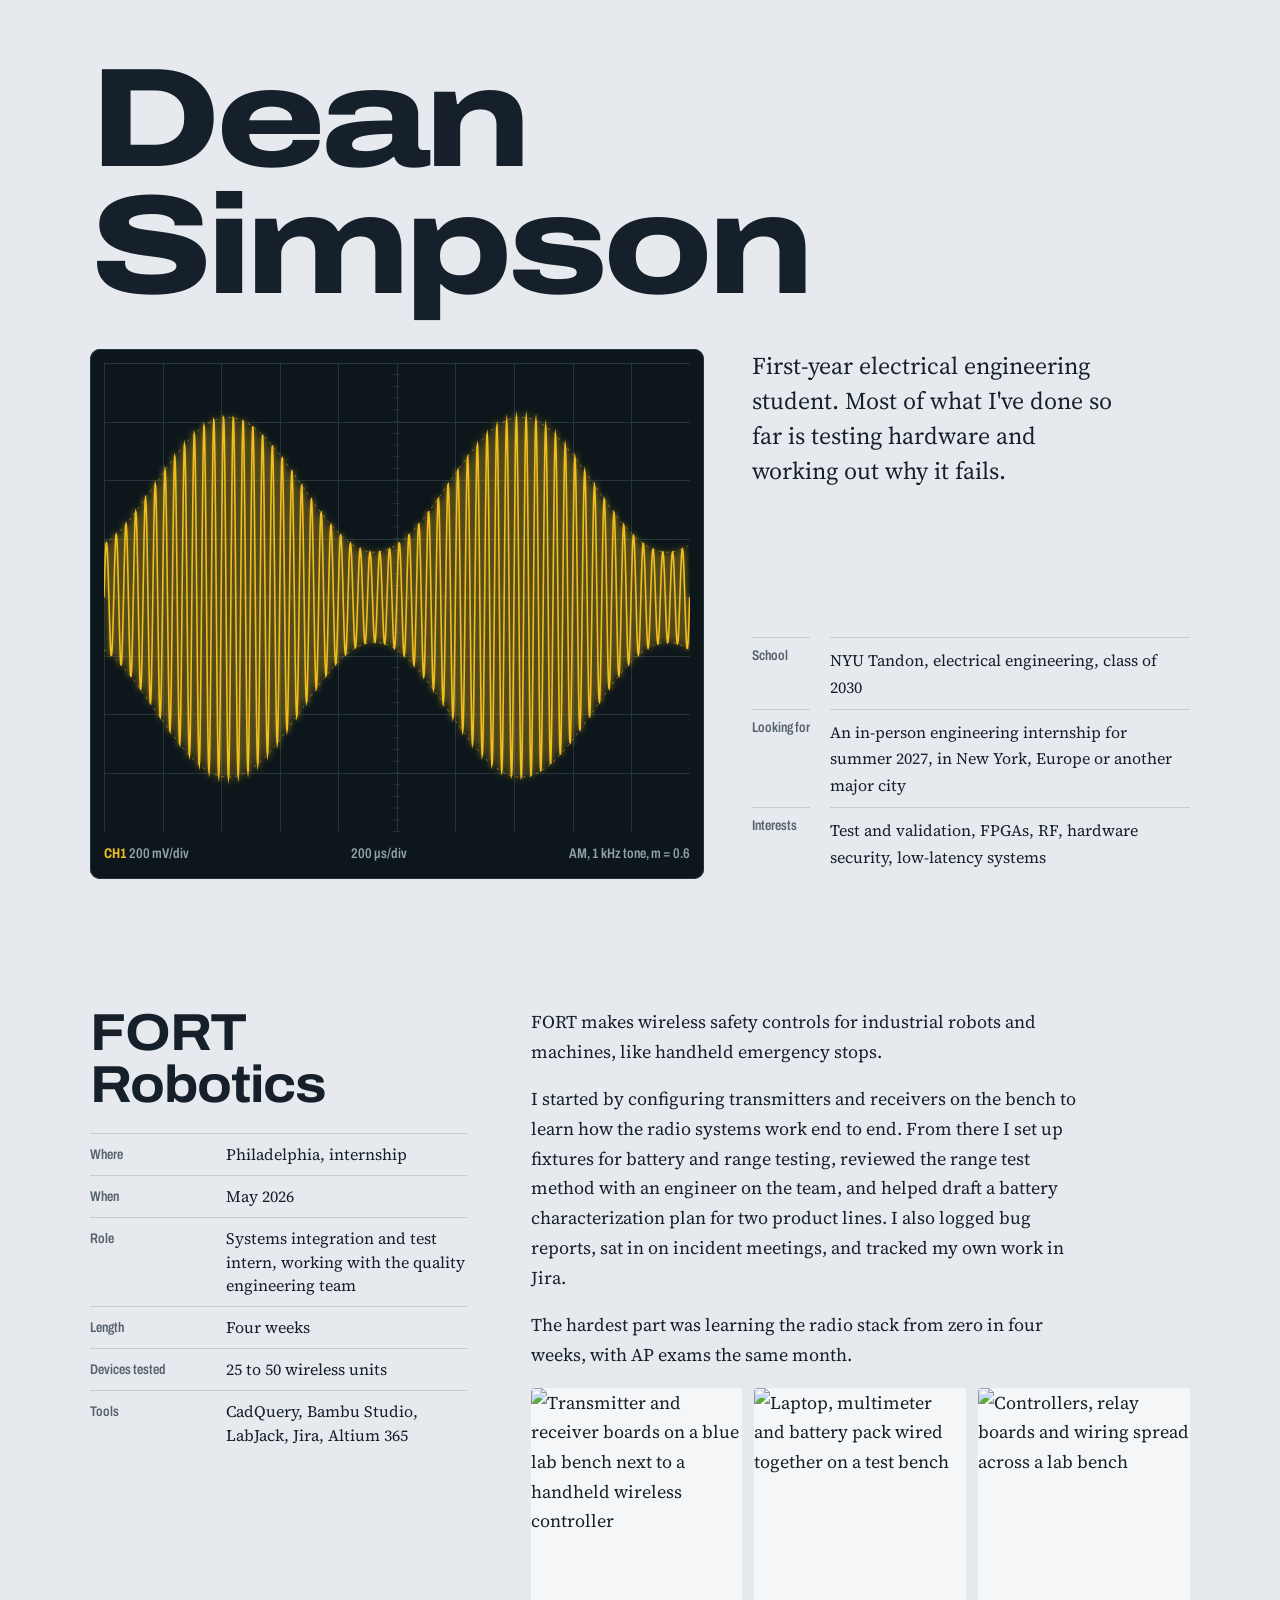
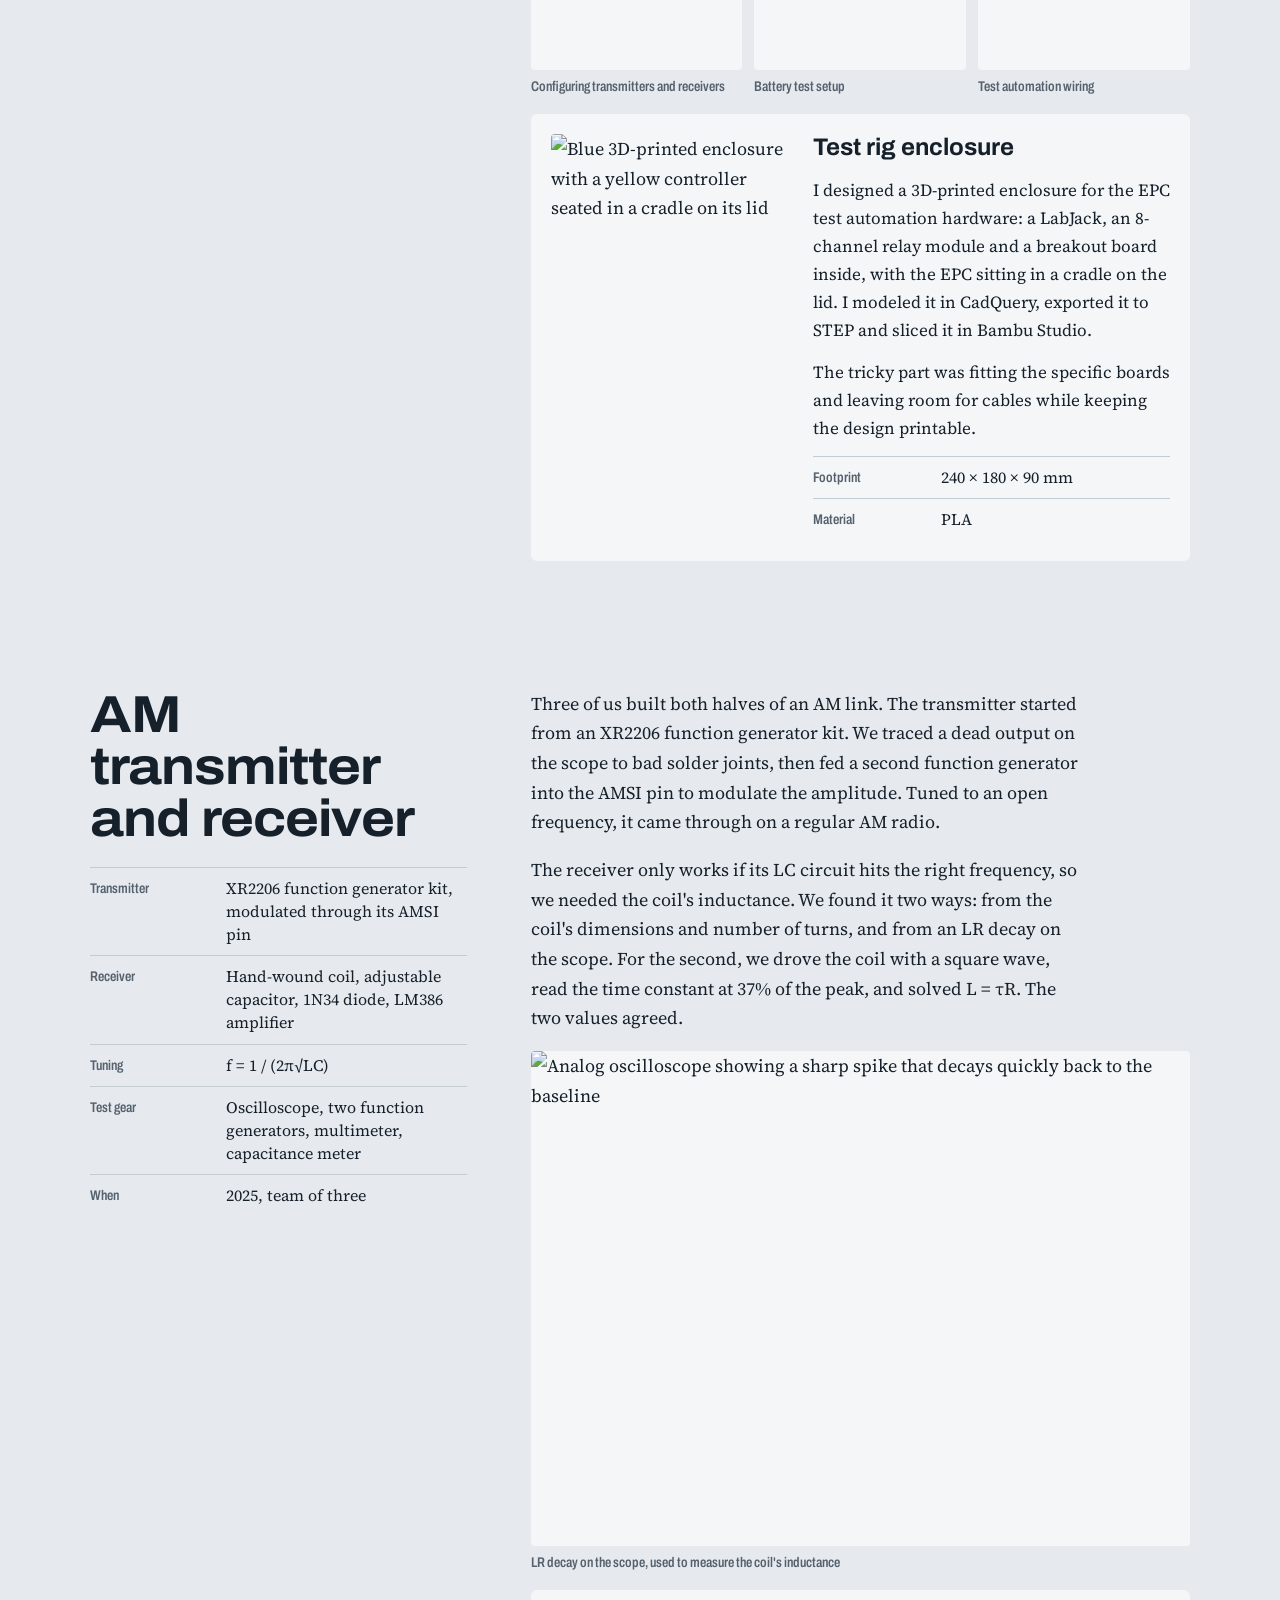
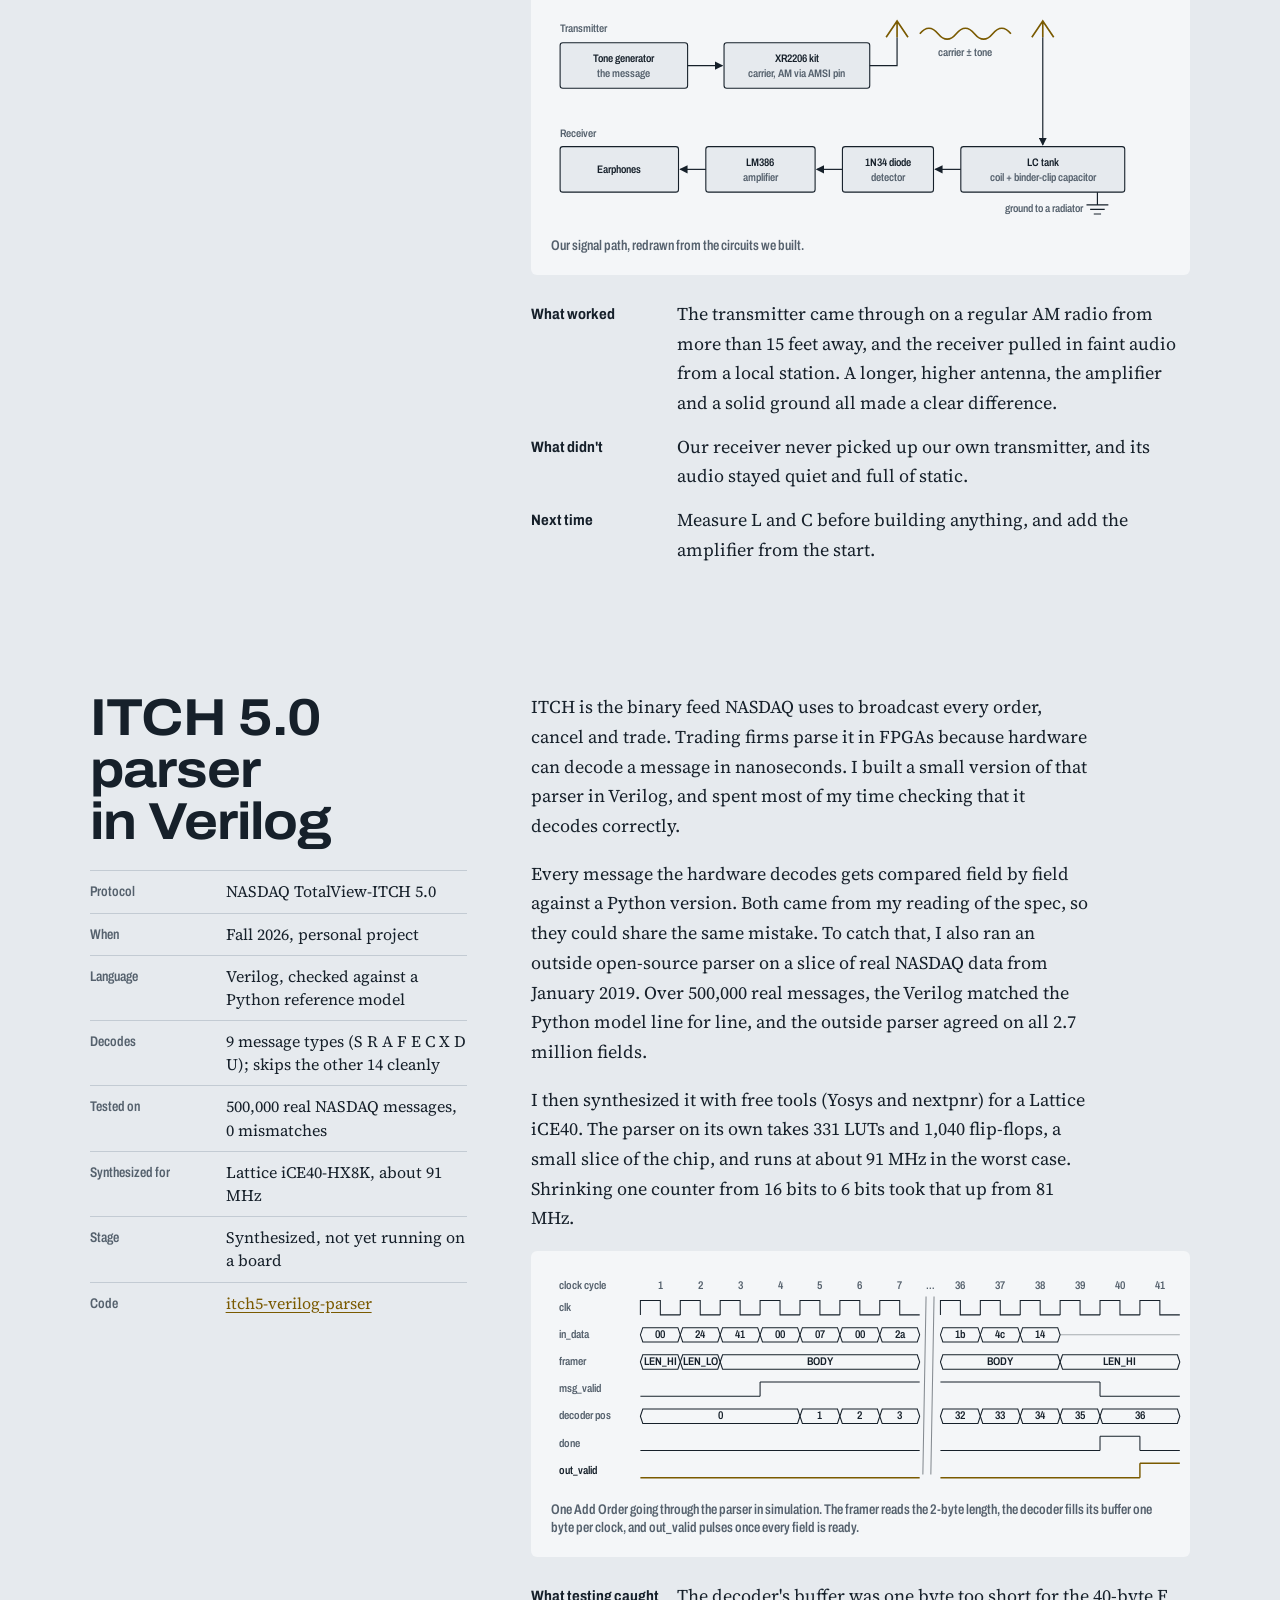
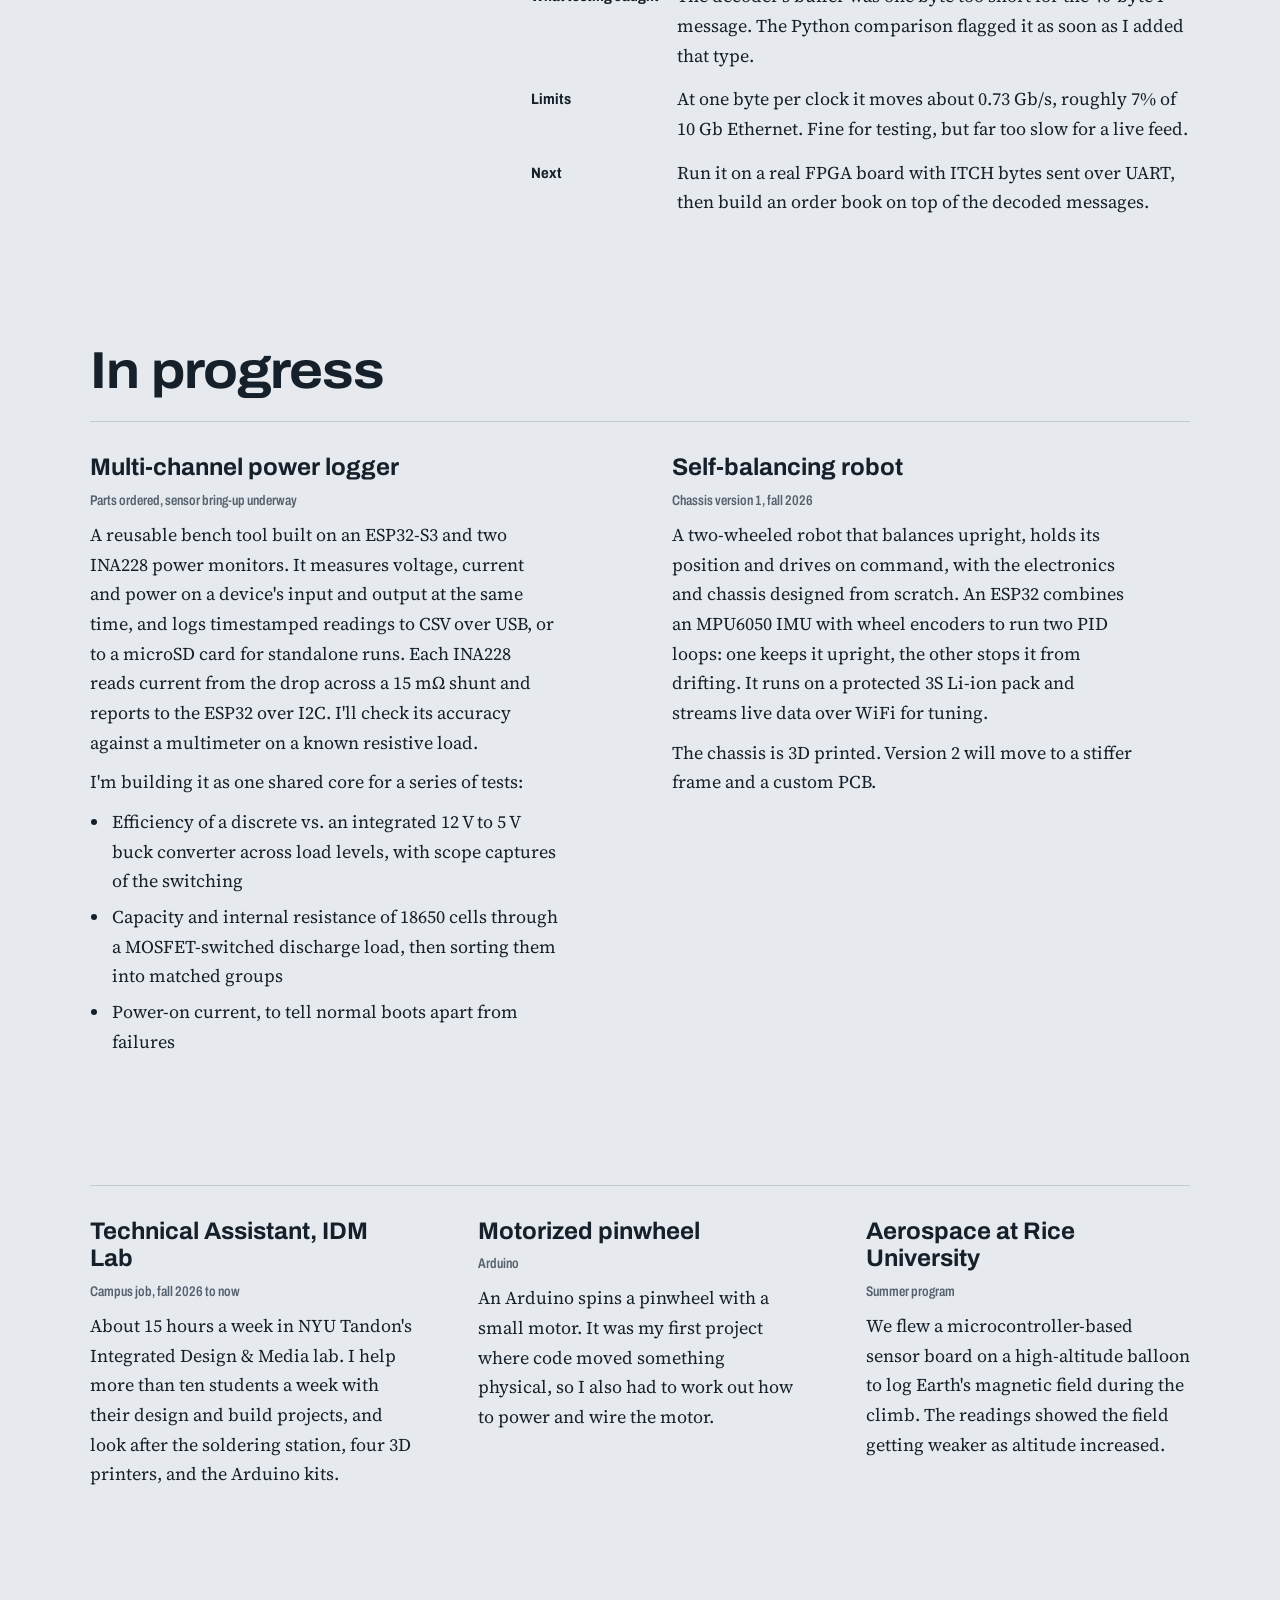
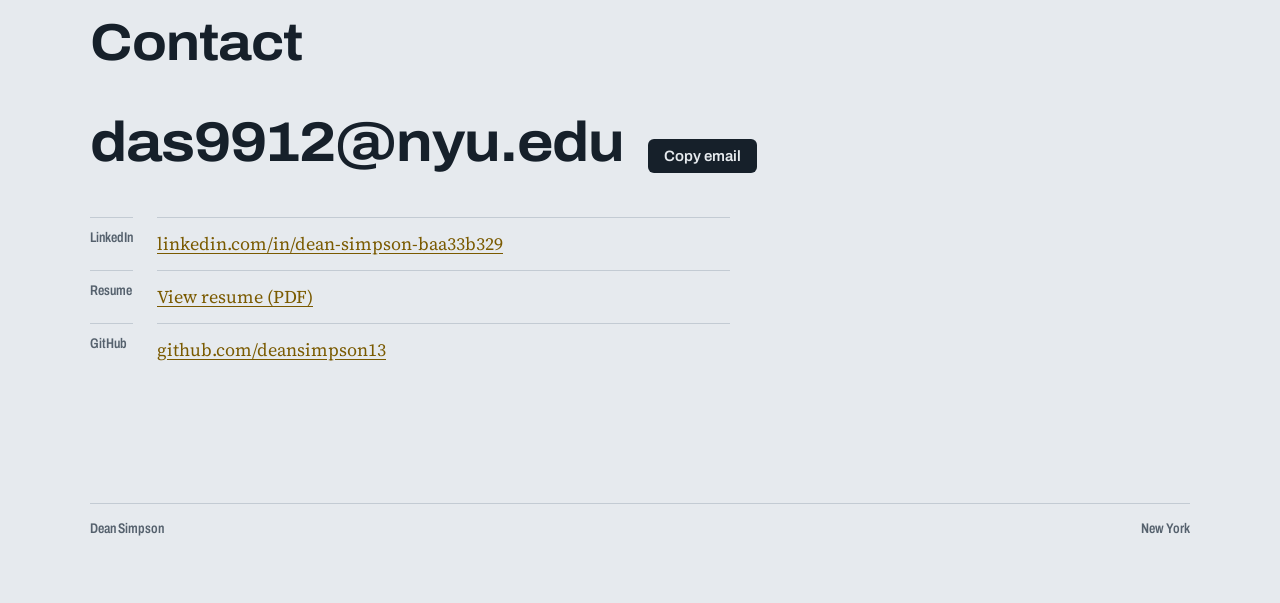
==== index.html @ c33376be "Add files via upload" ====
<!doctype html><html><head><meta charset=utf8><meta name=viewport content="width=device-width,initial-scale=1,viewport-fit=cover"><style>:root{color-scheme:light;box-sizing:border-box;padding-top:env(safe-area-inset-top,0px);padding-bottom:env(safe-area-inset-bottom,0px)}html{scroll-padding-top:env(safe-area-inset-top,0px)}body{margin:0;padding:0;font:14px -apple-system,BlinkMacSystemFont,sans-serif;background:#fff;color:#000}img{max-width:100%}[hidden]:not([hidden=until-found i]){display:none!important}</style></head><body>
<title>Dean Simpson Portfolio</title>
<link rel="preconnect" href="https://fonts.googleapis.com">
<link rel="preconnect" href="https://fonts.gstatic.com" crossorigin>
<link rel="stylesheet" href="https://fonts.googleapis.com/css2?family=Archivo:wdth,wght@62..125,400..800&family=Source+Serif+4:ital,opsz,wght@0,8..60,400;0,8..60,600;1,8..60,400&display=swap">
<style>
/* Layout: a bench instrument. The hero is a live scope screen showing an AM signal; below it, each project is a quiet test record (spec sheet left, notes right). */
:root{
  --panel:#E6EAEE;     /* instrument front panel, cool grey */
  --face:#F4F6F8;      /* raised face for figures */
  --ink:#16202A;
  --muted:#55616D;
  --rule:#C3CBD3;
  --probe:#7A5A00;     /* CH1 yellow, darkened for text on light */
  --note:#8C4A12;
  --screen:#0D171B;    /* scope CRT, dark in both themes */
  --grat:#24363C;
  --trace:#F0BE1E;
  --display:"Archivo","Helvetica Neue",Arial,sans-serif;
  --body:"Source Serif 4","Iowan Old Style",Georgia,serif;
}
@media (prefers-color-scheme: dark){:root:not([data-theme="light"]){
  --panel:#11161B; --face:#171E25; --ink:#DCE3EA; --muted:#93A0AC; --rule:#28323C; --probe:#F0C23A; --note:#E8A25E; --screen:#0A1215; --grat:#1E2E33; --trace:#F2C230; color-scheme:dark}}
:root[data-theme="dark"]{
  --panel:#11161B; --face:#171E25; --ink:#DCE3EA; --muted:#93A0AC; --rule:#28323C; --probe:#F0C23A; --note:#E8A25E; --screen:#0A1215; --grat:#1E2E33; --trace:#F2C230; color-scheme:dark}

*{box-sizing:border-box}
body{background:var(--panel);color:var(--ink);font-family:var(--body);font-size:18px;line-height:1.65;padding-inline:clamp(16px,5vw,64px);padding-block:clamp(28px,5vw,56px) 64px}
.wrap{max-width:1100px;margin:0 auto;display:flex;flex-direction:column;gap:clamp(72px,10vw,128px)}
a{color:var(--probe);text-underline-offset:3px}
a:focus-visible,button:focus-visible{outline:2px solid var(--probe);outline-offset:3px}
.label{font-family:var(--display);font-stretch:75%;font-weight:600;font-size:14px;line-height:1.3;color:var(--muted);font-variant-numeric:tabular-nums}

/* Hero */
.hero{display:grid;gap:clamp(24px,4vw,40px)}
h1{font-family:var(--display);font-stretch:125%;font-weight:800;font-size:clamp(48px,11vw,148px);line-height:.9;letter-spacing:-.035em;margin:0;text-wrap:balance}
.bench{display:grid;grid-template-columns:minmax(0,7fr) minmax(0,5fr);gap:clamp(24px,4vw,48px);align-items:stretch}
@media (max-width:820px){.bench{grid-template-columns:minmax(0,1fr)}}
.scope{position:relative;background:var(--screen);border-radius:10px;padding:14px;box-shadow:inset 0 0 0 1px var(--grat)}
.scope canvas{display:block;width:100%;aspect-ratio:10/8;max-width:100%}
.readout{display:flex;flex-wrap:wrap;justify-content:space-between;gap:4px 16px;padding-top:10px;font-family:var(--display);font-stretch:75%;font-weight:600;font-size:14px;color:#8FA3A8;font-variant-numeric:tabular-nums}
.readout b{color:var(--trace);font-weight:700}
.intro{display:flex;flex-direction:column;justify-content:space-between;gap:28px;min-width:0}
.intro p{margin:0;font-size:clamp(20px,2.3vw,24px);line-height:1.45;max-width:30ch}
.facts{margin:0;display:grid;grid-template-columns:auto minmax(0,1fr);gap:0 20px}
.facts dt,.facts dd{margin:0;padding-block:9px;border-top:1px solid var(--rule)}
.facts dd{font-size:16px}

/* Records */
h2{font-family:var(--display);font-stretch:110%;font-weight:700;font-size:clamp(32px,5vw,52px);line-height:1;letter-spacing:-.02em;margin:0;text-wrap:balance}
h3{font-family:var(--display);font-stretch:100%;font-weight:700;font-size:24px;line-height:1.15;margin:0}
.record{display:grid;grid-template-columns:minmax(0,4fr) minmax(0,7fr);gap:clamp(24px,5vw,72px);align-items:start}
@media (max-width:820px){.record{grid-template-columns:minmax(0,1fr)}}
.side{display:flex;flex-direction:column;gap:22px;min-width:0}
.spec{width:100%;border-collapse:collapse;font-variant-numeric:tabular-nums}
.spec th,.spec td{text-align:left;vertical-align:top;padding:9px 0;border-top:1px solid var(--rule);font-size:16px;line-height:1.45}
.spec th{font-family:var(--display);font-stretch:75%;font-weight:600;font-size:14px;color:var(--muted);width:36%;padding-right:14px;padding-top:11px}
.notes{display:flex;flex-direction:column;gap:18px;min-width:0}
.notes p{margin:0;max-width:62ch}
.findings{margin:6px 0 0;display:grid;gap:14px}
.findings div{display:grid;grid-template-columns:130px minmax(0,1fr);gap:16px}
.findings dt{font-family:var(--display);font-stretch:85%;font-weight:700;font-size:15px;padding-top:3px}
.findings dd{margin:0}
@media (max-width:480px){.findings div{grid-template-columns:minmax(0,1fr);gap:2px}}
figure{margin:0}
.plate{background:var(--face);border-radius:6px;padding:20px;overflow-x:auto}
.plate figcaption{margin-top:12px}
.plate svg{display:block;width:100%;min-width:520px;height:auto}
.plate svg text{font-family:var(--display);font-stretch:80%;font-size:12px;font-weight:600;fill:var(--ink)}
.plate svg .lbl{fill:var(--muted)}
.plate svg .ln{stroke:var(--ink);stroke-width:1.3;fill:none}
.plate svg .bx{fill:var(--panel);stroke:var(--ink);stroke-width:1.2}
.plate svg .acc{fill:var(--probe)}
.plate svg .accln{stroke:var(--probe);stroke-width:1.8;fill:none}

/* Photos */
figure.photo{margin:0;display:flex;flex-direction:column;gap:8px;min-width:0}
.photo img{display:block;width:100%;max-width:100%;height:auto;border-radius:4px;background:var(--face)}
.strip{display:grid;grid-template-columns:repeat(3,minmax(0,1fr));gap:12px}
.strip img{aspect-ratio:3/4;object-fit:cover}
.pair{display:grid;grid-template-columns:repeat(2,minmax(0,1fr));gap:12px}
.pair img{aspect-ratio:4/3;object-fit:cover}
@media (max-width:480px){.strip,.pair{grid-template-columns:minmax(0,1fr)}.strip img{aspect-ratio:4/3}}
.feature{display:grid;grid-template-columns:minmax(0,2fr) minmax(0,3fr);gap:24px;align-items:start;background:var(--face);border-radius:6px;padding:20px}
@media (max-width:600px){.feature{grid-template-columns:minmax(0,1fr)}}
.feature-text{display:flex;flex-direction:column;gap:14px;min-width:0}
.feature-text p{margin:0;font-size:17px}
.plate svg .ah{fill:var(--ink)}
.plate svg.wave{min-width:640px}
.plate svg.wave text{font-size:14px}

/* Smaller work */
.minor{display:grid;grid-template-columns:repeat(auto-fit,minmax(min(100%,300px),1fr));gap:40px 64px;border-top:1px solid var(--rule);padding-top:32px}
.minor article{display:flex;flex-direction:column;gap:10px;min-width:0}
.minor p{margin:0;max-width:52ch}

/* In progress */
.now{display:grid;gap:24px}
.minor h3+.label{margin-top:-6px}
.uses{margin:0;padding-left:1.1em;max-width:52ch;display:grid;gap:6px}
.uses li{padding-left:2px}
.now .spec{max-width:52ch}


/* Contact */
.contact{display:grid;gap:28px}
.email{display:flex;flex-wrap:wrap;align-items:baseline;gap:12px 24px}
.email span{font-family:var(--display);font-stretch:110%;font-weight:700;font-size:clamp(26px,5.5vw,56px);letter-spacing:-.02em;overflow-wrap:anywhere;min-width:0}
button.copy{font-family:var(--display);font-weight:600;font-size:15px;background:var(--ink);color:var(--panel);border:0;padding:9px 16px;border-radius:6px;cursor:pointer}
button.copy:hover{background:var(--probe)}
.links{margin:0;display:grid;grid-template-columns:auto minmax(0,1fr);gap:0 24px;max-width:640px}
.links dt,.links dd{margin:0;padding-block:11px;border-top:1px solid var(--rule)}
footer{display:flex;flex-wrap:wrap;justify-content:space-between;gap:8px;border-top:1px solid var(--rule);padding-top:16px}
</style>

<div class="wrap">

<header class="hero">
  <h1>Dean Simpson</h1>
  <div class="bench">
    <figure class="scope" aria-label="Oscilloscope screen showing an amplitude-modulated signal">
      <canvas id="scope" aria-hidden="true"></canvas>
      <figcaption class="readout">
        <span><b>CH1</b> 200 mV/div</span>
        <span>200 µs/div</span>
        <span>AM, 1 kHz tone, m = 0.6</span>
      </figcaption>
    </figure>
    <div class="intro">
      <p>First-year electrical engineering student. Most of what I've done so far is testing hardware and working out why it fails.</p>
      <dl class="facts">
        <dt class="label">School</dt><dd>NYU Tandon, electrical engineering, class of 2030</dd>
        <dt class="label">Looking for</dt><dd>An in-person engineering internship for summer 2027, in New York, Europe or another major city</dd>
        <dt class="label">Interests</dt><dd>Test and validation, FPGAs, RF, hardware security, low-latency systems</dd>
      </dl>
    </div>
  </div>
</header>

<!-- FORT -->
<section class="record" id="fort">
  <div class="side">
    <h2>FORT Robotics</h2>
    <table class="spec">
      <tr><th>Where</th><td>Philadelphia, internship</td></tr>
      <tr><th>When</th><td>May 2026</td></tr>
      <tr><th>Role</th><td>Systems integration and test intern, working with the quality engineering team</td></tr>
      <tr><th>Length</th><td>Four weeks</td></tr>
      <tr><th>Devices tested</th><td>25 to 50 wireless units</td></tr>
      <tr><th>Tools</th><td>CadQuery, Bambu Studio, LabJack, Jira, Altium 365</td></tr>
    </table>
  </div>
  <div class="notes">
    <p>FORT makes wireless safety controls for industrial robots and machines, like handheld emergency stops.</p>
    <p>I started by configuring transmitters and receivers on the bench to learn how the radio systems work end to end. From there I set up fixtures for battery and range testing, reviewed the range test method with an engineer on the team, and helped draft a battery characterization plan for two product lines. I also logged bug reports, sat in on incident meetings, and tracked my own work in Jira.</p>
    <p>The hardest part was learning the radio stack from zero in four weeks, with AP exams the same month.</p>
    <div class="strip">
      <figure class="photo"><img src="img/fort-radios.jpg" alt="Transmitter and receiver boards on a blue lab bench next to a handheld wireless controller" loading="lazy"><figcaption class="label">Configuring transmitters and receivers</figcaption></figure>
      <figure class="photo"><img src="img/fort-battery.jpg" alt="Laptop, multimeter and battery pack wired together on a test bench" loading="lazy"><figcaption class="label">Battery test setup</figcaption></figure>
      <figure class="photo"><img src="img/fort-rig.jpg" alt="Controllers, relay boards and wiring spread across a lab bench" loading="lazy"><figcaption class="label">Test automation wiring</figcaption></figure>
    </div>
    <div class="feature">
      <figure class="photo"><img src="img/fort-enclosure.jpg" alt="Blue 3D-printed enclosure with a yellow controller seated in a cradle on its lid" loading="lazy"></figure>
      <div class="feature-text">
        <h3>Test rig enclosure</h3>
        <p>I designed a 3D-printed enclosure for the EPC test automation hardware: a LabJack, an 8-channel relay module and a breakout board inside, with the EPC sitting in a cradle on the lid. I modeled it in CadQuery, exported it to STEP and sliced it in Bambu Studio.</p>
        <p>The tricky part was fitting the specific boards and leaving room for cables while keeping the design printable.</p>
        <table class="spec">
          <tr><th>Footprint</th><td>240 × 180 × 90 mm</td></tr>
          <tr><th>Material</th><td>PLA</td></tr>
        </table>
      </div>
    </div>
  </div>
</section>

<!-- RADIO -->
<section class="record" id="radio">
  <div class="side">
    <h2>AM transmitter and receiver</h2>
    <table class="spec">
      <tr><th>Transmitter</th><td>XR2206 function generator kit, modulated through its AMSI pin</td></tr>
      <tr><th>Receiver</th><td>Hand-wound coil, adjustable capacitor, 1N34 diode, LM386 amplifier</td></tr>
      <tr><th>Tuning</th><td>f = 1 / (2π√LC)</td></tr>
      <tr><th>Test gear</th><td>Oscilloscope, two function generators, multimeter, capacitance meter</td></tr>
      <tr><th>When</th><td>2025, team of three</td></tr>
    </table>
  </div>
  <div class="notes">
    <p>Three of us built both halves of an AM link. The transmitter started from an XR2206 function generator kit. We traced a dead output on the scope to bad solder joints, then fed a second function generator into the AMSI pin to modulate the amplitude. Tuned to an open frequency, it came through on a regular AM radio.</p>
    <p>The receiver only works if its LC circuit hits the right frequency, so we needed the coil's inductance. We found it two ways: from the coil's dimensions and number of turns, and from an LR decay on the scope. For the second, we drove the coil with a square wave, read the time constant at 37% of the peak, and solved L = τR. The two values agreed.</p>
    <figure class="photo"><img src="img/radio-lr-decay.jpg" alt="Analog oscilloscope showing a sharp spike that decays quickly back to the baseline" loading="lazy" style="aspect-ratio:4/3;object-fit:cover"><figcaption class="label">LR decay on the scope, used to measure the coil's inductance</figcaption></figure>
    <figure class="plate">
      <svg viewBox="0 0 680 236" role="img" aria-label="Signal path. Transmitter: a tone generator feeds the XR2206 kit, which drives an antenna. Receiver: antenna into an LC tank, then a 1N34 diode, an LM386 amplifier, and earphones. The LC tank is grounded to a radiator.">
        <defs><marker id="ah" viewBox="0 0 8 8" refX="7" refY="4" markerWidth="7" markerHeight="7" orient="auto-start-reverse"><path class="ah" d="M0 0 L8 4 L0 8 Z"/></marker></defs>
        <text x="10" y="24" class="lbl">Transmitter</text>
        <rect class="bx" x="10" y="36" width="140" height="50" rx="3"/><text x="80" y="57" text-anchor="middle">Tone generator</text><text x="80" y="74" text-anchor="middle" class="lbl">the message</text>
        <rect class="bx" x="190" y="36" width="160" height="50" rx="3"/><text x="270" y="57" text-anchor="middle">XR2206 kit</text><text x="270" y="74" text-anchor="middle" class="lbl">carrier, AM via AMSI pin</text>
        <path class="ln" d="M150 61 H188" marker-end="url(#ah)"/>
        <path class="ln" d="M350 61 H380 V30"/>
        <path class="accln" d="M368 30 L380 12 L392 30 M380 12 V30"/>
        <path class="accln" d="M405 26 q10 -12 20 0 t20 0 t20 0 t20 0 t20 0"/>
        <text x="455" y="50" text-anchor="middle" class="lbl">carrier ± tone</text>
        <path class="accln" d="M528 30 L540 12 L552 30 M540 12 V30"/>
        <path class="ln" d="M540 30 V148" marker-end="url(#ah)"/>
        <text x="10" y="140" class="lbl">Receiver</text>
        <rect class="bx" x="450" y="150" width="180" height="50" rx="3"/><text x="540" y="171" text-anchor="middle">LC tank</text><text x="540" y="188" text-anchor="middle" class="lbl">coil + binder-clip capacitor</text>
        <rect class="bx" x="320" y="150" width="100" height="50" rx="3"/><text x="370" y="171" text-anchor="middle">1N34 diode</text><text x="370" y="188" text-anchor="middle" class="lbl">detector</text>
        <rect class="bx" x="170" y="150" width="120" height="50" rx="3"/><text x="230" y="171" text-anchor="middle">LM386</text><text x="230" y="188" text-anchor="middle" class="lbl">amplifier</text>
        <rect class="bx" x="10" y="150" width="130" height="50" rx="3"/><text x="75" y="179" text-anchor="middle">Earphones</text>
        <path class="ln" d="M450 175 H422" marker-end="url(#ah)"/>
        <path class="ln" d="M320 175 H292" marker-end="url(#ah)"/>
        <path class="ln" d="M170 175 H142" marker-end="url(#ah)"/>
        <path class="ln" d="M600 200 V214 M588 214 H612 M592 219 H608 M596 224 H604"/>
        <text x="584" y="222" text-anchor="end" class="lbl">ground to a radiator</text>
      </svg>
      <figcaption class="label">Our signal path, redrawn from the circuits we built.</figcaption>
    </figure>
    <dl class="findings">
      <div><dt>What worked</dt><dd>The transmitter came through on a regular AM radio from more than 15 feet away, and the receiver pulled in faint audio from a local station. A longer, higher antenna, the amplifier and a solid ground all made a clear difference.</dd></div>
      <div><dt>What didn't</dt><dd>Our receiver never picked up our own transmitter, and its audio stayed quiet and full of static.</dd></div>
      <div><dt>Next time</dt><dd>Measure L and C before building anything, and add the amplifier from the start.</dd></div>
    </dl>
  </div>
</section>

<!-- ITCH -->
<section class="record" id="itch">
  <div class="side">
    <h2>ITCH 5.0 parser in Verilog</h2>
    <table class="spec">
      <tr><th>Protocol</th><td>NASDAQ TotalView-ITCH 5.0</td></tr>
      <tr><th>When</th><td>Fall 2026, personal project</td></tr>
      <tr><th>Language</th><td>Verilog, checked against a Python reference model</td></tr>
      <tr><th>Decodes</th><td>9 message types (S R A F E C X D U); skips the other 14 cleanly</td></tr>
      <tr><th>Tested on</th><td>500,000 real NASDAQ messages, 0 mismatches</td></tr>
      <tr><th>Synthesized for</th><td>Lattice iCE40-HX8K, about 91 MHz</td></tr>
      <tr><th>Stage</th><td>Synthesized, not yet running on a board</td></tr>
      <tr><th>Code</th><td><a href="https://github.com/deansimpson13/itch5-verilog-parser" target="_blank" rel="noopener">itch5-verilog-parser</a></td></tr>
    </table>
  </div>
  <div class="notes">
    <p>ITCH is the binary feed NASDAQ uses to broadcast every order, cancel and trade. Trading firms parse it in FPGAs because hardware can decode a message in nanoseconds. I built a small version of that parser in Verilog, and spent most of my time checking that it decodes correctly.</p>
    <p>Every message the hardware decodes gets compared field by field against a Python version. Both came from my reading of the spec, so they could share the same mistake. To catch that, I also ran an outside open-source parser on a slice of real NASDAQ data from January 2019. Over 500,000 real messages, the Verilog matched the Python model line for line, and the outside parser agreed on all 2.7 million fields.</p>
    <p>I then synthesized it with free tools (Yosys and nextpnr) for a Lattice iCE40. The parser on its own takes 331 LUTs and 1,040 flip-flops, a small slice of the chip, and runs at about 91 MHz in the worst case. Shrinking one counter from 16 bits to 6 bits took that up from 81 MHz.</p>
    <figure class="plate">
<svg class="wave" viewBox="0 0 802 273" role="img" aria-label="Timing diagram of one Add Order message through the parser. Two length bytes arrive, the framer moves to BODY, msg_valid goes high and the decoder position counts up as bytes fill the buffer. After the last byte, done pulses, then out_valid pulses for one clock with all fields decoded.">
<text x="137.0" y="22" text-anchor="middle" class="lbl">1</text>
<text x="187.0" y="22" text-anchor="middle" class="lbl">2</text>
<text x="237.0" y="22" text-anchor="middle" class="lbl">3</text>
<text x="287.0" y="22" text-anchor="middle" class="lbl">4</text>
<text x="337.0" y="22" text-anchor="middle" class="lbl">5</text>
<text x="387.0" y="22" text-anchor="middle" class="lbl">6</text>
<text x="437.0" y="22" text-anchor="middle" class="lbl">7</text>
<text x="475.0" y="22" text-anchor="middle" class="lbl">…</text>
<text x="513.0" y="22" text-anchor="middle" class="lbl">36</text>
<text x="563.0" y="22" text-anchor="middle" class="lbl">37</text>
<text x="613.0" y="22" text-anchor="middle" class="lbl">38</text>
<text x="663.0" y="22" text-anchor="middle" class="lbl">39</text>
<text x="713.0" y="22" text-anchor="middle" class="lbl">40</text>
<text x="763.0" y="22" text-anchor="middle" class="lbl">41</text>
<text x="10" y="22" class="lbl">clock cycle</text>
<text x="10" y="50" class="lbl">clk</text>
<path class="ln" d="M112 55 V37 H137.0 V55 H162"/>
<path class="ln" d="M162 55 V37 H187.0 V55 H212"/>
<path class="ln" d="M212 55 V37 H237.0 V55 H262"/>
<path class="ln" d="M262 55 V37 H287.0 V55 H312"/>
<path class="ln" d="M312 55 V37 H337.0 V55 H362"/>
<path class="ln" d="M362 55 V37 H387.0 V55 H412"/>
<path class="ln" d="M412 55 V37 H437.0 V55 H462"/>
<path class="ln" d="M488 55 V37 H513.0 V55 H538"/>
<path class="ln" d="M538 55 V37 H563.0 V55 H588"/>
<path class="ln" d="M588 55 V37 H613.0 V55 H638"/>
<path class="ln" d="M638 55 V37 H663.0 V55 H688"/>
<path class="ln" d="M688 55 V37 H713.0 V55 H738"/>
<path class="ln" d="M738 55 V37 H763.0 V55 H788"/>
<text x="10" y="84" class="lbl">in_data</text>
<path class="ln" d="M112 80 L115 71 H159 L162 80 L159 89 H115 Z"/>
<text x="137.0" y="84" text-anchor="middle">00</text>
<path class="ln" d="M162 80 L165 71 H209 L212 80 L209 89 H165 Z"/>
<text x="187.0" y="84" text-anchor="middle">24</text>
<path class="ln" d="M212 80 L215 71 H259 L262 80 L259 89 H215 Z"/>
<text x="237.0" y="84" text-anchor="middle">41</text>
<path class="ln" d="M262 80 L265 71 H309 L312 80 L309 89 H265 Z"/>
<text x="287.0" y="84" text-anchor="middle">00</text>
<path class="ln" d="M312 80 L315 71 H359 L362 80 L359 89 H315 Z"/>
<text x="337.0" y="84" text-anchor="middle">07</text>
<path class="ln" d="M362 80 L365 71 H409 L412 80 L409 89 H365 Z"/>
<text x="387.0" y="84" text-anchor="middle">00</text>
<path class="ln" d="M412 80 L415 71 H459 L462 80 L459 89 H415 Z"/>
<text x="437.0" y="84" text-anchor="middle">2a</text>
<path class="ln" d="M488 80 L491 71 H535 L538 80 L535 89 H491 Z"/>
<text x="513.0" y="84" text-anchor="middle">1b</text>
<path class="ln" d="M538 80 L541 71 H585 L588 80 L585 89 H541 Z"/>
<text x="563.0" y="84" text-anchor="middle">4c</text>
<path class="ln" d="M588 80 L591 71 H635 L638 80 L635 89 H591 Z"/>
<text x="613.0" y="84" text-anchor="middle">14</text>
<path class="ln" style="opacity:.35" d="M638 80 H788"/>
<text x="10" y="118" class="lbl">framer</text>
<path class="ln" d="M112 114 L115 105 H159 L162 114 L159 123 H115 Z"/>
<text x="137.0" y="118" text-anchor="middle">LEN_HI</text>
<path class="ln" d="M162 114 L165 105 H209 L212 114 L209 123 H165 Z"/>
<text x="187.0" y="118" text-anchor="middle">LEN_LO</text>
<path class="ln" d="M212 114 L215 105 H459 L462 114 L459 123 H215 Z"/>
<text x="337.0" y="118" text-anchor="middle">BODY</text>
<path class="ln" d="M488 114 L491 105 H635 L638 114 L635 123 H491 Z"/>
<text x="563.0" y="118" text-anchor="middle">BODY</text>
<path class="ln" d="M638 114 L641 105 H785 L788 114 L785 123 H641 Z"/>
<text x="713.0" y="118" text-anchor="middle">LEN_HI</text>
<text x="10" y="152" class="lbl">msg_valid</text>
<path class="ln" d="M112 157 H262"/>
<path class="ln" d="M262 139 H462"/>
<path class="ln" d="M488 139 H688"/>
<path class="ln" d="M688 157 H788"/>
<path class="ln" d="M262 139 V157"/>
<path class="ln" d="M688 139 V157"/>
<text x="10" y="186" class="lbl">decoder pos</text>
<path class="ln" d="M112 182 L115 173 H309 L312 182 L309 191 H115 Z"/>
<text x="212.0" y="186" text-anchor="middle">0</text>
<path class="ln" d="M312 182 L315 173 H359 L362 182 L359 191 H315 Z"/>
<text x="337.0" y="186" text-anchor="middle">1</text>
<path class="ln" d="M362 182 L365 173 H409 L412 182 L409 191 H365 Z"/>
<text x="387.0" y="186" text-anchor="middle">2</text>
<path class="ln" d="M412 182 L415 173 H459 L462 182 L459 191 H415 Z"/>
<text x="437.0" y="186" text-anchor="middle">3</text>
<path class="ln" d="M488 182 L491 173 H535 L538 182 L535 191 H491 Z"/>
<text x="513.0" y="186" text-anchor="middle">32</text>
<path class="ln" d="M538 182 L541 173 H585 L588 182 L585 191 H541 Z"/>
<text x="563.0" y="186" text-anchor="middle">33</text>
<path class="ln" d="M588 182 L591 173 H635 L638 182 L635 191 H591 Z"/>
<text x="613.0" y="186" text-anchor="middle">34</text>
<path class="ln" d="M638 182 L641 173 H685 L688 182 L685 191 H641 Z"/>
<text x="663.0" y="186" text-anchor="middle">35</text>
<path class="ln" d="M688 182 L691 173 H785 L788 182 L785 191 H691 Z"/>
<text x="738.0" y="186" text-anchor="middle">36</text>
<text x="10" y="220" class="lbl">done</text>
<path class="ln" d="M112 225 H462"/>
<path class="ln" d="M488 225 H688"/>
<path class="ln" d="M688 207 H738"/>
<path class="ln" d="M738 225 H788"/>
<path class="ln" d="M688 207 V225"/>
<path class="ln" d="M738 207 V225"/>
<text x="10" y="254">out_valid</text>
<path class="accln" d="M112 259 H462"/>
<path class="accln" d="M488 259 H738"/>
<path class="accln" d="M738 241 H788"/>
<path class="accln" d="M738 241 V259"/>
<path class="ln" style="opacity:.5" d="M470 32 l-4 223 M480 32 l-4 223"/>
</svg>
      <figcaption class="label">One Add Order going through the parser in simulation. The framer reads the 2-byte length, the decoder fills its buffer one byte per clock, and out_valid pulses once every field is ready.</figcaption>
    </figure>
    <dl class="findings">
      <div><dt>What testing caught</dt><dd>The decoder's buffer was one byte too short for the 40-byte F message. The Python comparison flagged it as soon as I added that type.</dd></div>
      <div><dt>Limits</dt><dd>At one byte per clock it moves about 0.73 Gb/s, roughly 7% of 10 Gb Ethernet. Fine for testing, but far too slow for a live feed.</dd></div>
      <div><dt>Next</dt><dd>Run it on a real FPGA board with ITCH bytes sent over UART, then build an order book on top of the decoded messages.</dd></div>
    </dl>
  </div>
</section>

<!-- In progress -->
<section class="now" id="now">
  <h2>In progress</h2>
  <div class="minor">
    <article>
      <h3>Multi-channel power logger</h3>
      <p class="label" style="margin:0">Parts ordered, sensor bring-up underway</p>
      <p>A reusable bench tool built on an ESP32-S3 and two INA228 power monitors. It measures voltage, current and power on a device's input and output at the same time, and logs timestamped readings to CSV over USB, or to a microSD card for standalone runs. Each INA228 reads current from the drop across a 15 m&Omega; shunt and reports to the ESP32 over I2C. I'll check its accuracy against a multimeter on a known resistive load.</p>
      <p>I'm building it as one shared core for a series of tests:</p>
      <ul class="uses">
        <li>Efficiency of a discrete vs. an integrated 12 V to 5 V buck converter across load levels, with scope captures of the switching</li>
        <li>Capacity and internal resistance of 18650 cells through a MOSFET-switched discharge load, then sorting them into matched groups</li>
        <li>Power-on current, to tell normal boots apart from failures</li>
      </ul>
    </article>
    <article>
      <h3>Self-balancing robot</h3>
      <p class="label" style="margin:0">Chassis version 1, fall 2026</p>
      <p>A two-wheeled robot that balances upright, holds its position and drives on command, with the electronics and chassis designed from scratch. An ESP32 combines an MPU6050 IMU with wheel encoders to run two PID loops: one keeps it upright, the other stops it from drifting. It runs on a protected 3S Li-ion pack and streams live data over WiFi for tuning.</p>
      <p>The chassis is 3D printed. Version 2 will move to a stiffer frame and a custom PCB.</p>
    </article>
  </div>
</section>

<!-- Smaller -->
<section class="minor">
  <article>
    <h3>Technical Assistant, IDM Lab</h3>
    <p class="label" style="margin:0">Campus job, fall 2026 to now</p>
    <p>About 15 hours a week in NYU Tandon's Integrated Design &amp; Media lab. I help more than ten students a week with their design and build projects, and look after the soldering station, four 3D printers, and the Arduino kits.</p>
  </article>
  <article>
    <h3>Motorized pinwheel</h3>
    <p class="label" style="margin:0">Arduino</p>
    <p>An Arduino spins a pinwheel with a small motor. It was my first project where code moved something physical, so I also had to work out how to power and wire the motor.</p>
  </article>
  <article>
    <h3>Aerospace at Rice University</h3>
    <p class="label" style="margin:0">Summer program</p>
    <p>We flew a microcontroller-based sensor board on a high-altitude balloon to log Earth's magnetic field during the climb. The readings showed the field getting weaker as altitude increased.</p>
  </article>
</section>

<!-- Contact -->
<section class="contact" id="contact">
  <h2>Contact</h2>
  <div class="email"><span id="email">das9912@nyu.edu</span><button class="copy" type="button" id="copyEmail">Copy email</button></div>
  <dl class="links">
    <dt class="label">LinkedIn</dt><dd><a href="https://www.linkedin.com/in/dean-simpson-baa33b329/" target="_blank" rel="noopener">linkedin.com/in/dean-simpson-baa33b329</a></dd>
    <dt class="label">Resume</dt><dd><a href="resume.pdf" target="_blank" rel="noopener">View resume (PDF)</a></dd>
    <dt class="label">GitHub</dt><dd><a href="https://github.com/deansimpson13" target="_blank" rel="noopener">github.com/deansimpson13</a></dd>
  </dl>
</section>

<footer class="label">
  <span>Dean Simpson</span>
  <span>New York</span>
</footer>

</div>

<script>
document.getElementById('copyEmail').addEventListener('click', function(){
  var b=this, el=document.getElementById('email'), t=el.textContent;
  function done(){b.textContent='Copied';setTimeout(function(){b.textContent='Copy email'},1600)}
  function fallback(){var r=document.createRange();r.selectNodeContents(el);var s=getSelection();s.removeAllRanges();s.addRange(r);b.textContent='Selected';}
  try{navigator.clipboard.writeText(t).then(done,fallback)}catch(e){fallback()}
});

(function(){
  var c=document.getElementById('scope'), ctx=c.getContext('2d');
  var reduce=window.matchMedia&&matchMedia('(prefers-reduced-motion: reduce)').matches;
  var phase=0, W=0, H=0;
  function css(n){return getComputedStyle(document.documentElement).getPropertyValue(n).trim()}
  function size(){
    var r=c.getBoundingClientRect(), d=window.devicePixelRatio||1;
    W=r.width; H=r.height; c.width=Math.round(W*d); c.height=Math.round(H*d);
    ctx.setTransform(d,0,0,d,0,0);
  }
  function draw(){
    var grat=css('--grat'), trace=css('--trace');
    ctx.clearRect(0,0,W,H);
    // graticule: 10 x 8 divisions, minor ticks on the center axes
    ctx.strokeStyle=grat; ctx.lineWidth=1;
    for(var i=0;i<=10;i++){var x=Math.round(i*W/10)+.5;ctx.beginPath();ctx.moveTo(x,0);ctx.lineTo(x,H);ctx.stroke()}
    for(var j=0;j<=8;j++){var y=Math.round(j*H/8)+.5;ctx.beginPath();ctx.moveTo(0,y);ctx.lineTo(W,y);ctx.stroke()}
    for(var k=0;k<=50;k++){var tx=k*W/50;ctx.beginPath();ctx.moveTo(tx,H/2-3);ctx.lineTo(tx,H/2+3);ctx.stroke()}
    for(var m=0;m<=40;m++){var ty=m*H/40;ctx.beginPath();ctx.moveTo(W/2-3,ty);ctx.lineTo(W/2+3,ty);ctx.stroke()}
    // AM signal: 2 ms window (10 div x 200 us), 1 kHz tone, depth 0.6
    var A=H*0.24, mod=0.6, cycles=2, carrierPerDiv=6;
    ctx.save();
    ctx.shadowColor=trace; ctx.shadowBlur=6;
    ctx.strokeStyle=trace; ctx.lineWidth=1.6; ctx.beginPath();
    var n=Math.max(600,Math.round(W*4));
    for(var s=0;s<=n;s++){
      var u=s/n, x=u*W;
      var env=1+mod*Math.sin(2*Math.PI*cycles*u + phase);
      var car=Math.sin(2*Math.PI*carrierPerDiv*10*u);
      var y=H/2-A*env*car;
      s?ctx.lineTo(x,y):ctx.moveTo(x,y);
    }
    ctx.stroke(); ctx.restore();
    // envelope, dashed
    ctx.setLineDash([3,4]); ctx.strokeStyle=trace; ctx.globalAlpha=.45; ctx.lineWidth=1;
    [1,-1].forEach(function(sg){
      ctx.beginPath();
      for(var s=0;s<=200;s++){var u=s/200;var y=H/2-sg*A*(1+mod*Math.sin(2*Math.PI*cycles*u+phase));s?ctx.lineTo(u*W,y):ctx.moveTo(u*W,y)}
      ctx.stroke();
    });
    ctx.setLineDash([]); ctx.globalAlpha=1;
  }
  function loop(){phase-=0.012; draw(); requestAnimationFrame(loop)}
  size(); draw();
  window.addEventListener('resize',function(){size();draw()});
  if(!reduce) requestAnimationFrame(loop);
})();
</script>

</body></html>
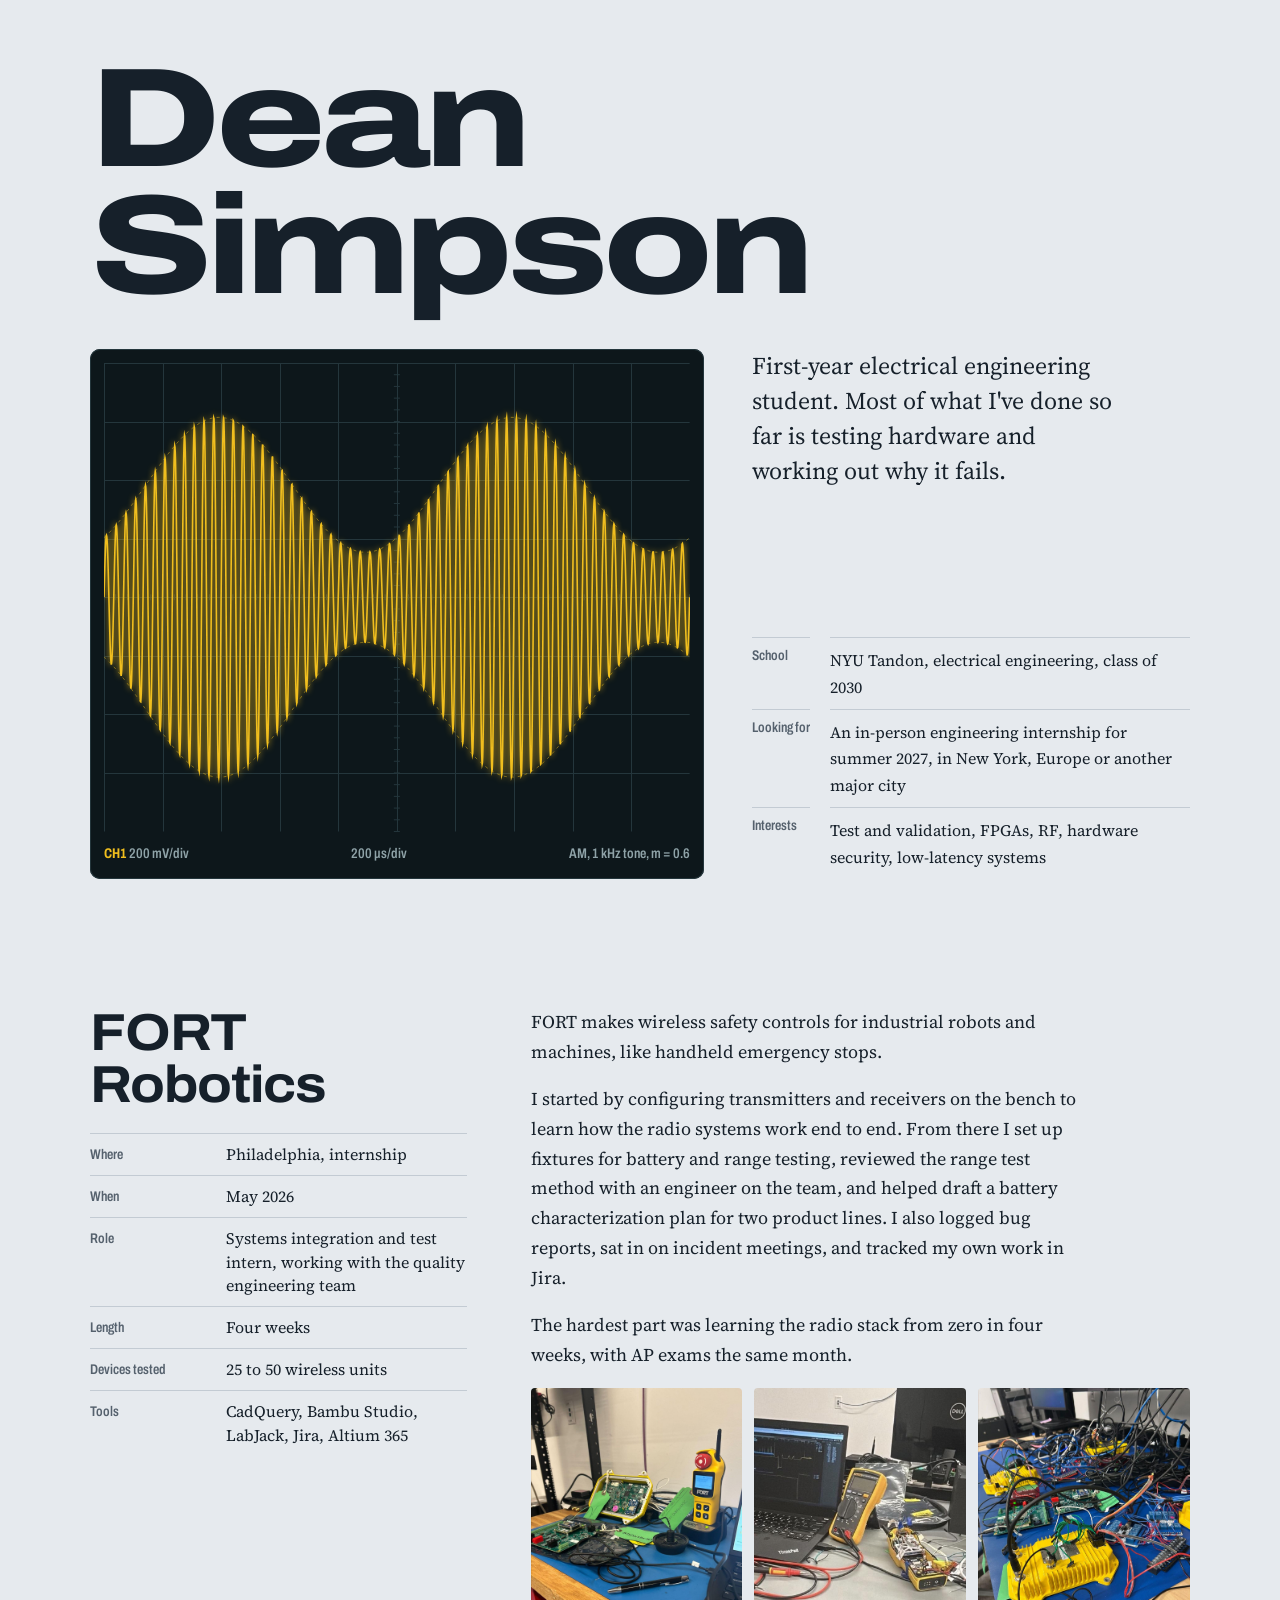
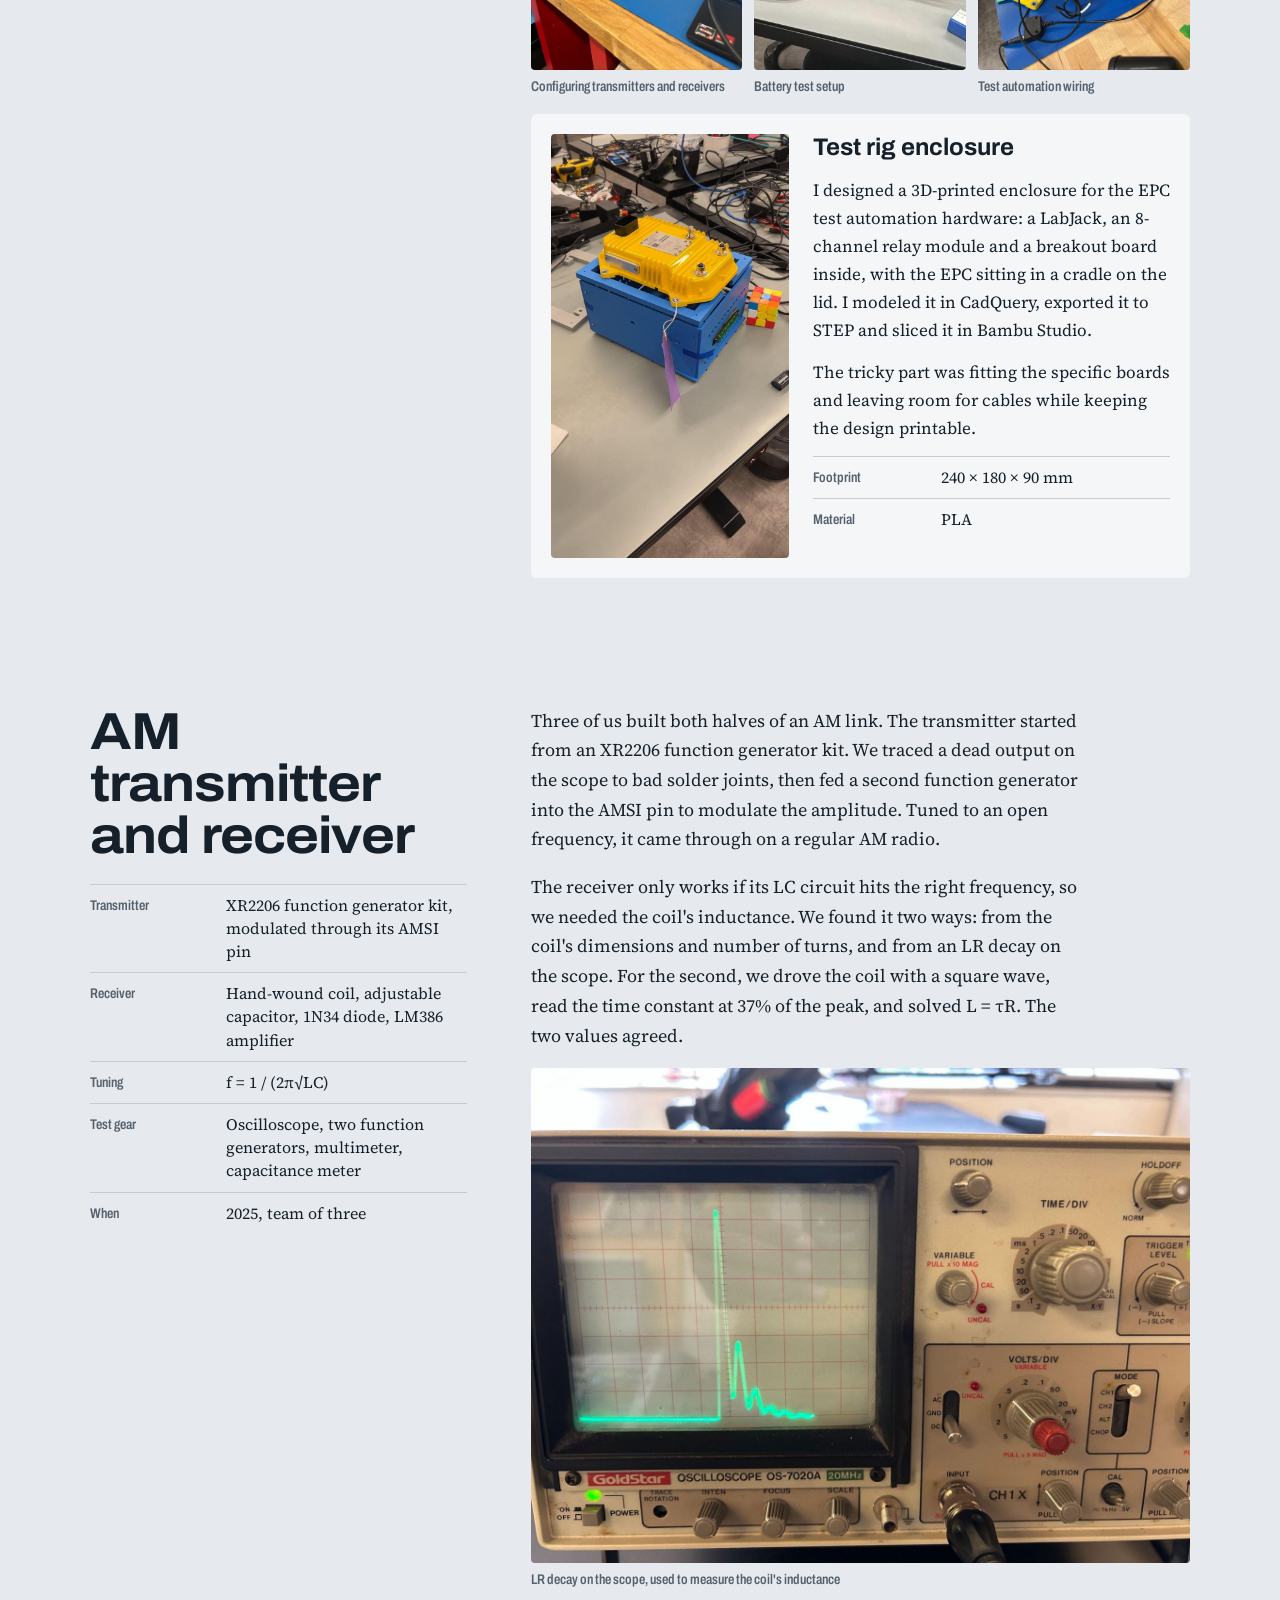
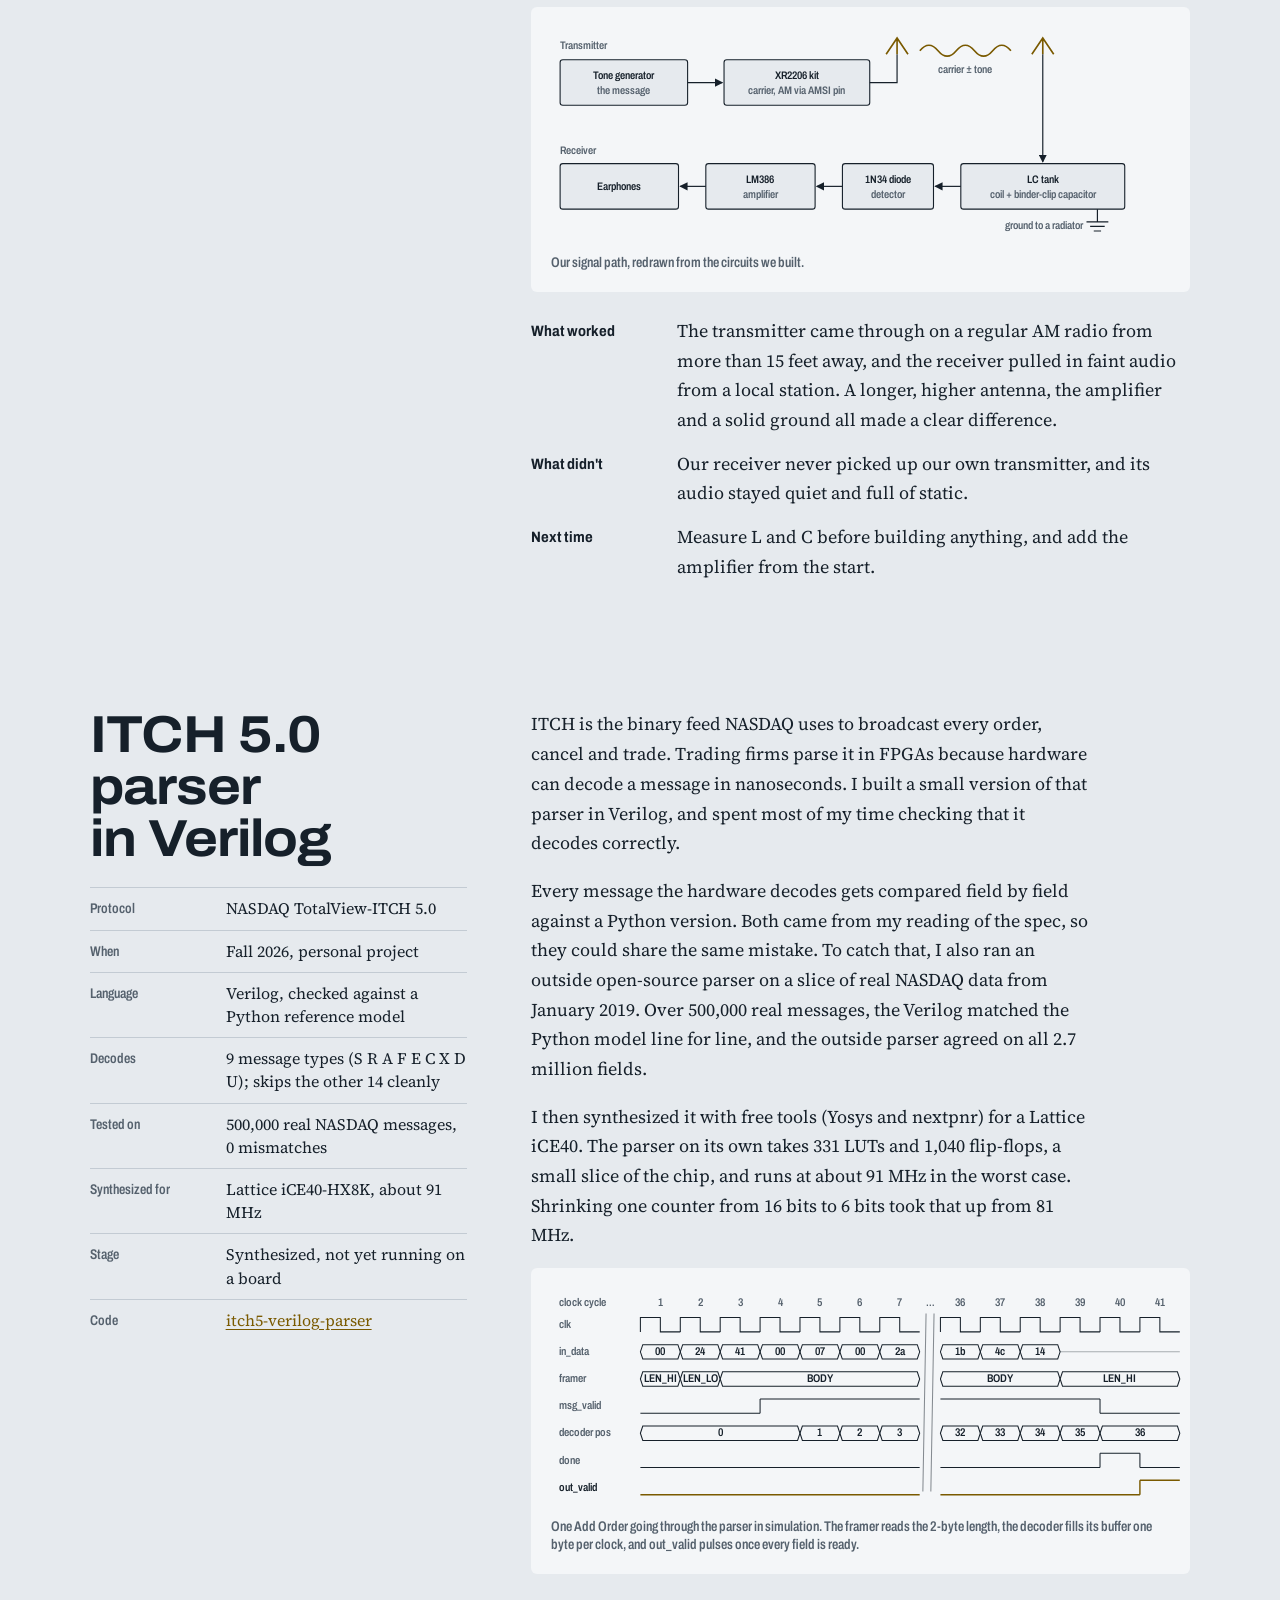
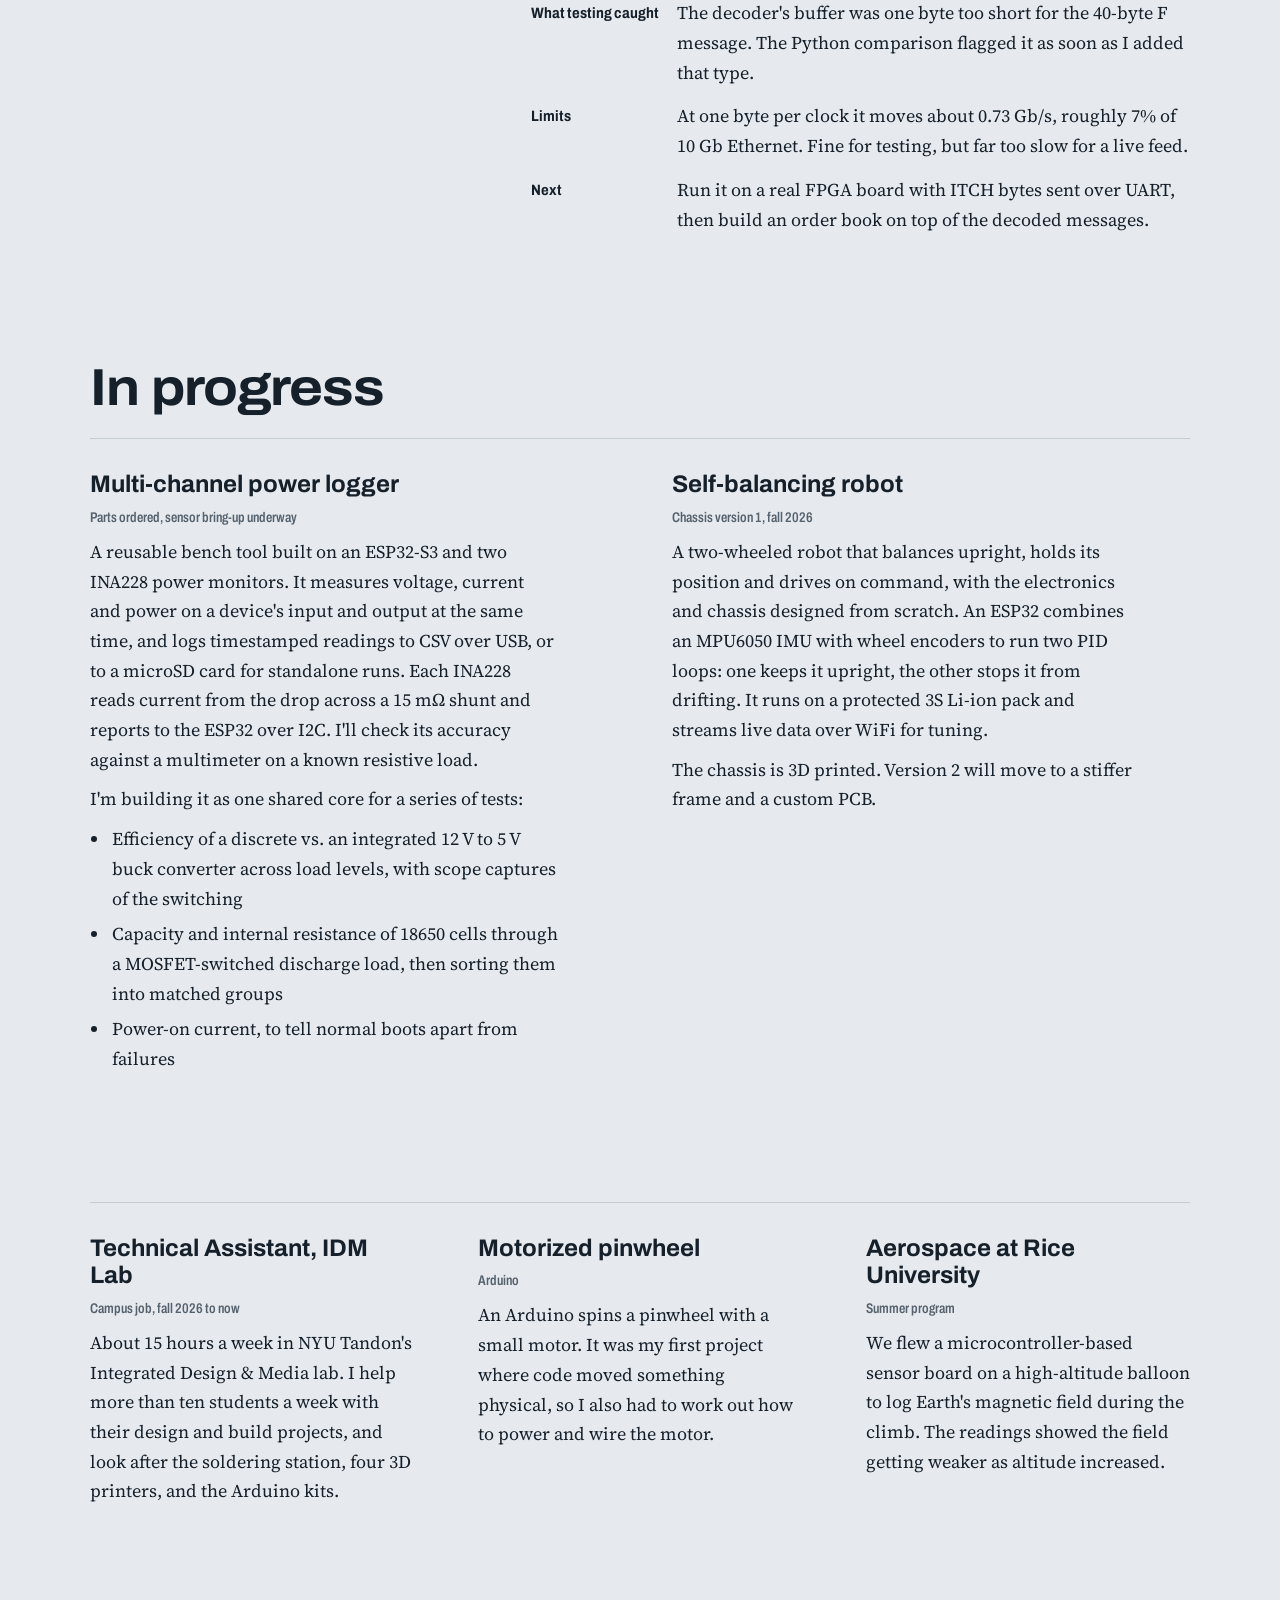
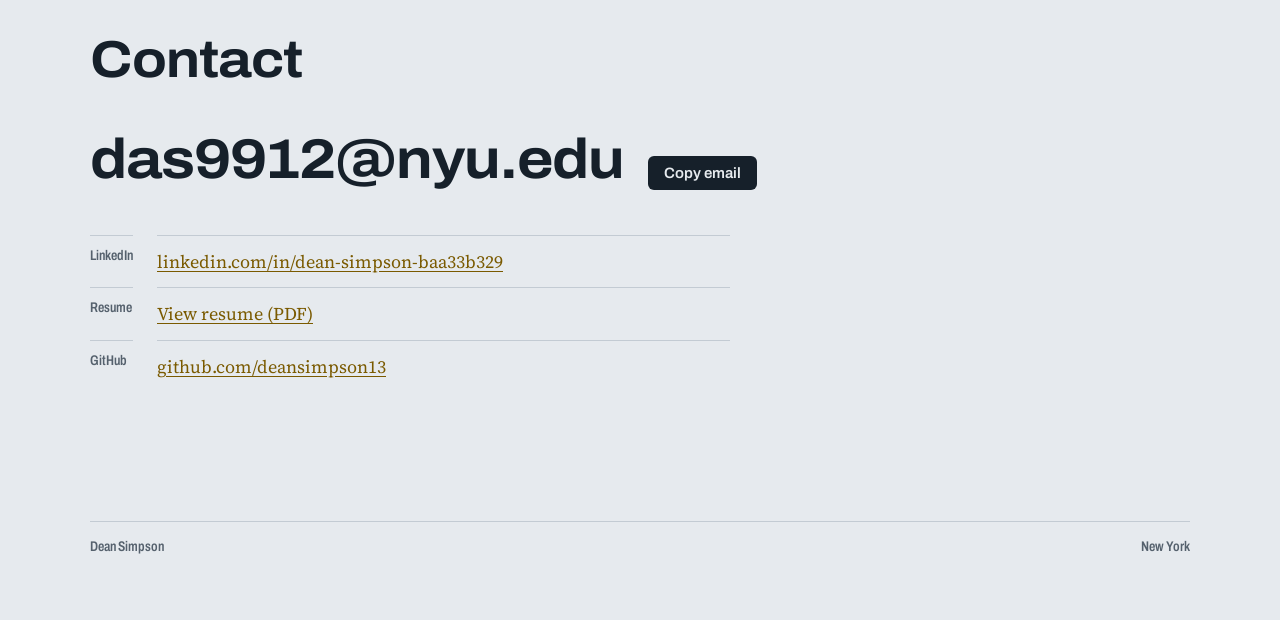
==== commit ae9e13fe: "Add files via upload" ====
--- a/index.html
+++ b/index.html
@@ -155,12 +155,12 @@
     <p>I started by configuring transmitters and receivers on the bench to learn how the radio systems work end to end. From there I set up fixtures for battery and range testing, reviewed the range test method with an engineer on the team, and helped draft a battery characterization plan for two product lines. I also logged bug reports, sat in on incident meetings, and tracked my own work in Jira.</p>
     <p>The hardest part was learning the radio stack from zero in four weeks, with AP exams the same month.</p>
     <div class="strip">
-      <figure class="photo"><img src="img/fort-radios.jpg" alt="Transmitter and receiver boards on a blue lab bench next to a handheld wireless controller" loading="lazy"><figcaption class="label">Configuring transmitters and receivers</figcaption></figure>
-      <figure class="photo"><img src="img/fort-battery.jpg" alt="Laptop, multimeter and battery pack wired together on a test bench" loading="lazy"><figcaption class="label">Battery test setup</figcaption></figure>
-      <figure class="photo"><img src="img/fort-rig.jpg" alt="Controllers, relay boards and wiring spread across a lab bench" loading="lazy"><figcaption class="label">Test automation wiring</figcaption></figure>
+      <figure class="photo"><img src="fort-radios.jpg" alt="Transmitter and receiver boards on a blue lab bench next to a handheld wireless controller" loading="lazy"><figcaption class="label">Configuring transmitters and receivers</figcaption></figure>
+      <figure class="photo"><img src="fort-battery.jpg" alt="Laptop, multimeter and battery pack wired together on a test bench" loading="lazy"><figcaption class="label">Battery test setup</figcaption></figure>
+      <figure class="photo"><img src="fort-rig.jpg" alt="Controllers, relay boards and wiring spread across a lab bench" loading="lazy"><figcaption class="label">Test automation wiring</figcaption></figure>
     </div>
     <div class="feature">
-      <figure class="photo"><img src="img/fort-enclosure.jpg" alt="Blue 3D-printed enclosure with a yellow controller seated in a cradle on its lid" loading="lazy"></figure>
+      <figure class="photo"><img src="fort-enclosure.jpg" alt="Blue 3D-printed enclosure with a yellow controller seated in a cradle on its lid" loading="lazy"></figure>
       <div class="feature-text">
         <h3>Test rig enclosure</h3>
         <p>I designed a 3D-printed enclosure for the EPC test automation hardware: a LabJack, an 8-channel relay module and a breakout board inside, with the EPC sitting in a cradle on the lid. I modeled it in CadQuery, exported it to STEP and sliced it in Bambu Studio.</p>
@@ -189,7 +189,7 @@
   <div class="notes">
     <p>Three of us built both halves of an AM link. The transmitter started from an XR2206 function generator kit. We traced a dead output on the scope to bad solder joints, then fed a second function generator into the AMSI pin to modulate the amplitude. Tuned to an open frequency, it came through on a regular AM radio.</p>
     <p>The receiver only works if its LC circuit hits the right frequency, so we needed the coil's inductance. We found it two ways: from the coil's dimensions and number of turns, and from an LR decay on the scope. For the second, we drove the coil with a square wave, read the time constant at 37% of the peak, and solved L = τR. The two values agreed.</p>
-    <figure class="photo"><img src="img/radio-lr-decay.jpg" alt="Analog oscilloscope showing a sharp spike that decays quickly back to the baseline" loading="lazy" style="aspect-ratio:4/3;object-fit:cover"><figcaption class="label">LR decay on the scope, used to measure the coil's inductance</figcaption></figure>
+    <figure class="photo"><img src="radio-lr-decay.jpg" alt="Analog oscilloscope showing a sharp spike that decays quickly back to the baseline" loading="lazy" style="aspect-ratio:4/3;object-fit:cover"><figcaption class="label">LR decay on the scope, used to measure the coil's inductance</figcaption></figure>
     <figure class="plate">
       <svg viewBox="0 0 680 236" role="img" aria-label="Signal path. Transmitter: a tone generator feeds the XR2206 kit, which drives an antenna. Receiver: antenna into an LC tank, then a 1N34 diode, an LM386 amplifier, and earphones. The LC tank is grounded to a radiator.">
         <defs><marker id="ah" viewBox="0 0 8 8" refX="7" refY="4" markerWidth="7" markerHeight="7" orient="auto-start-reverse"><path class="ah" d="M0 0 L8 4 L0 8 Z"/></marker></defs>
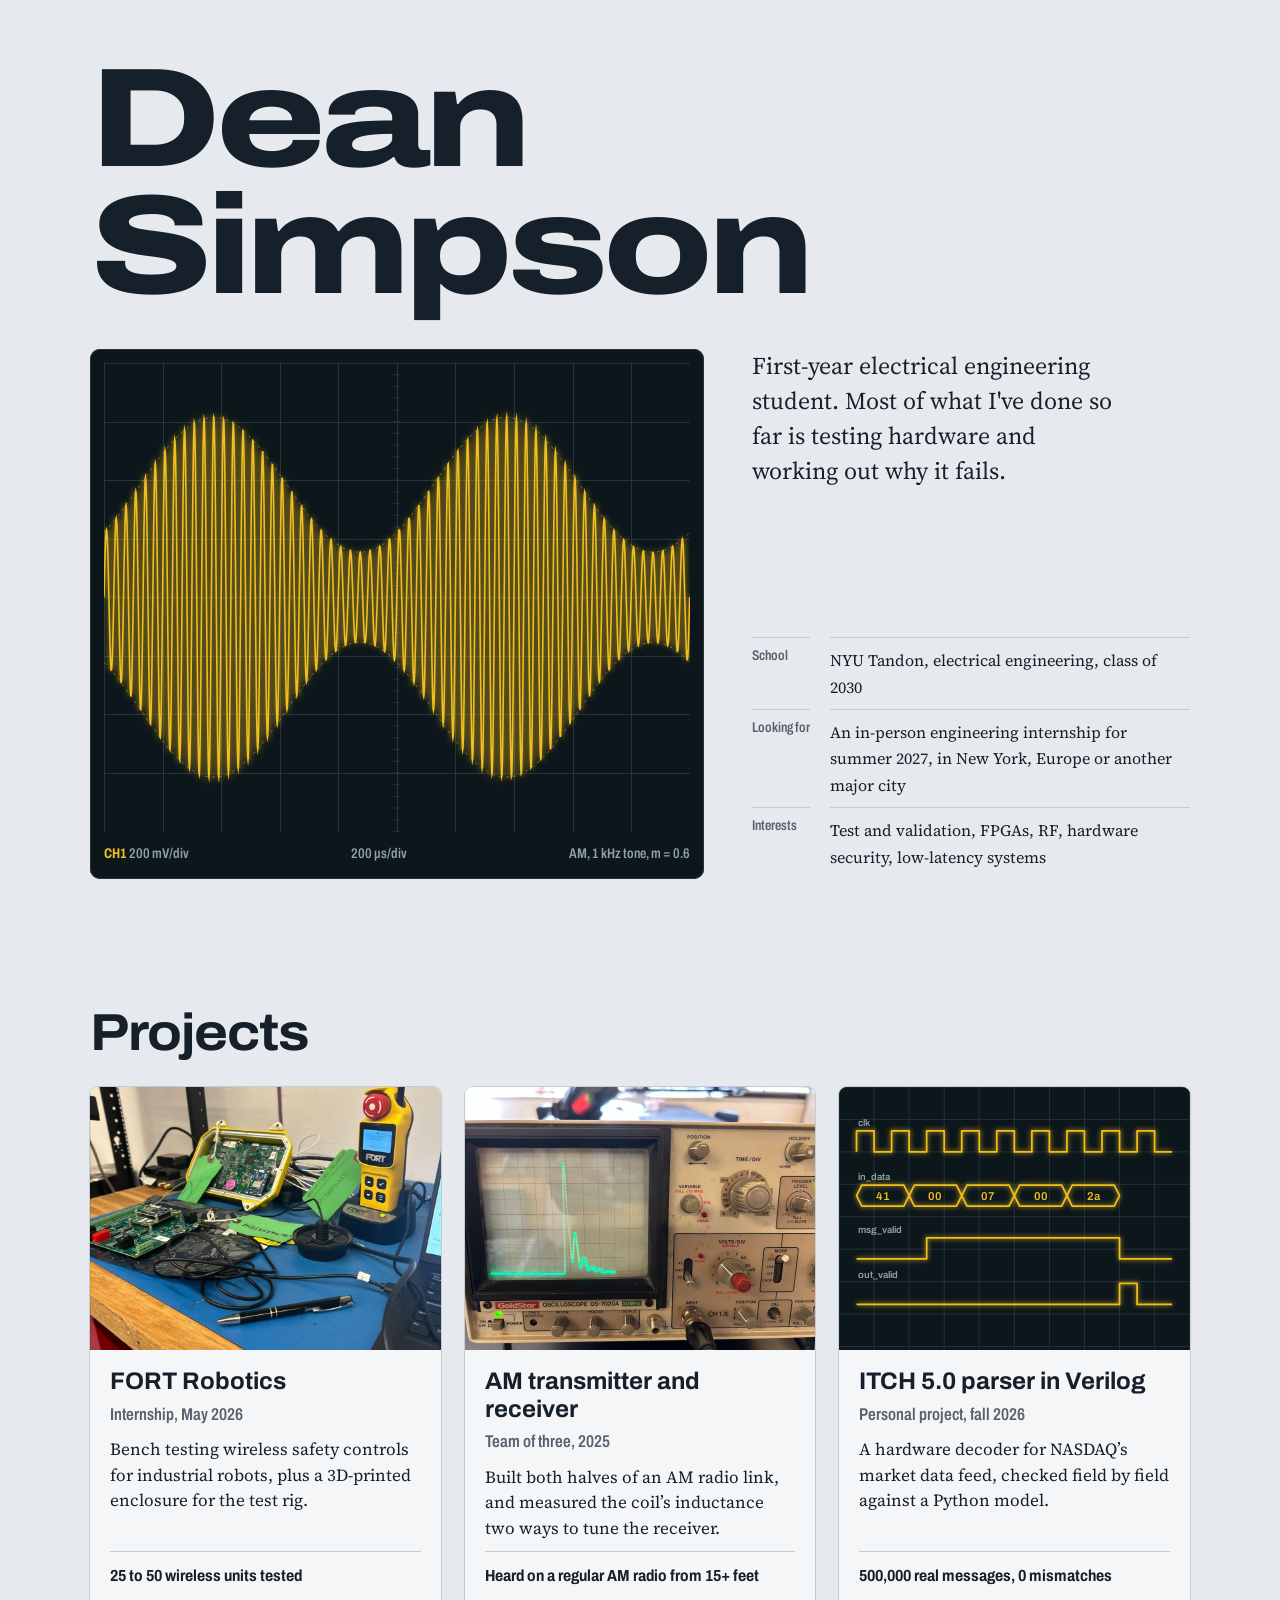
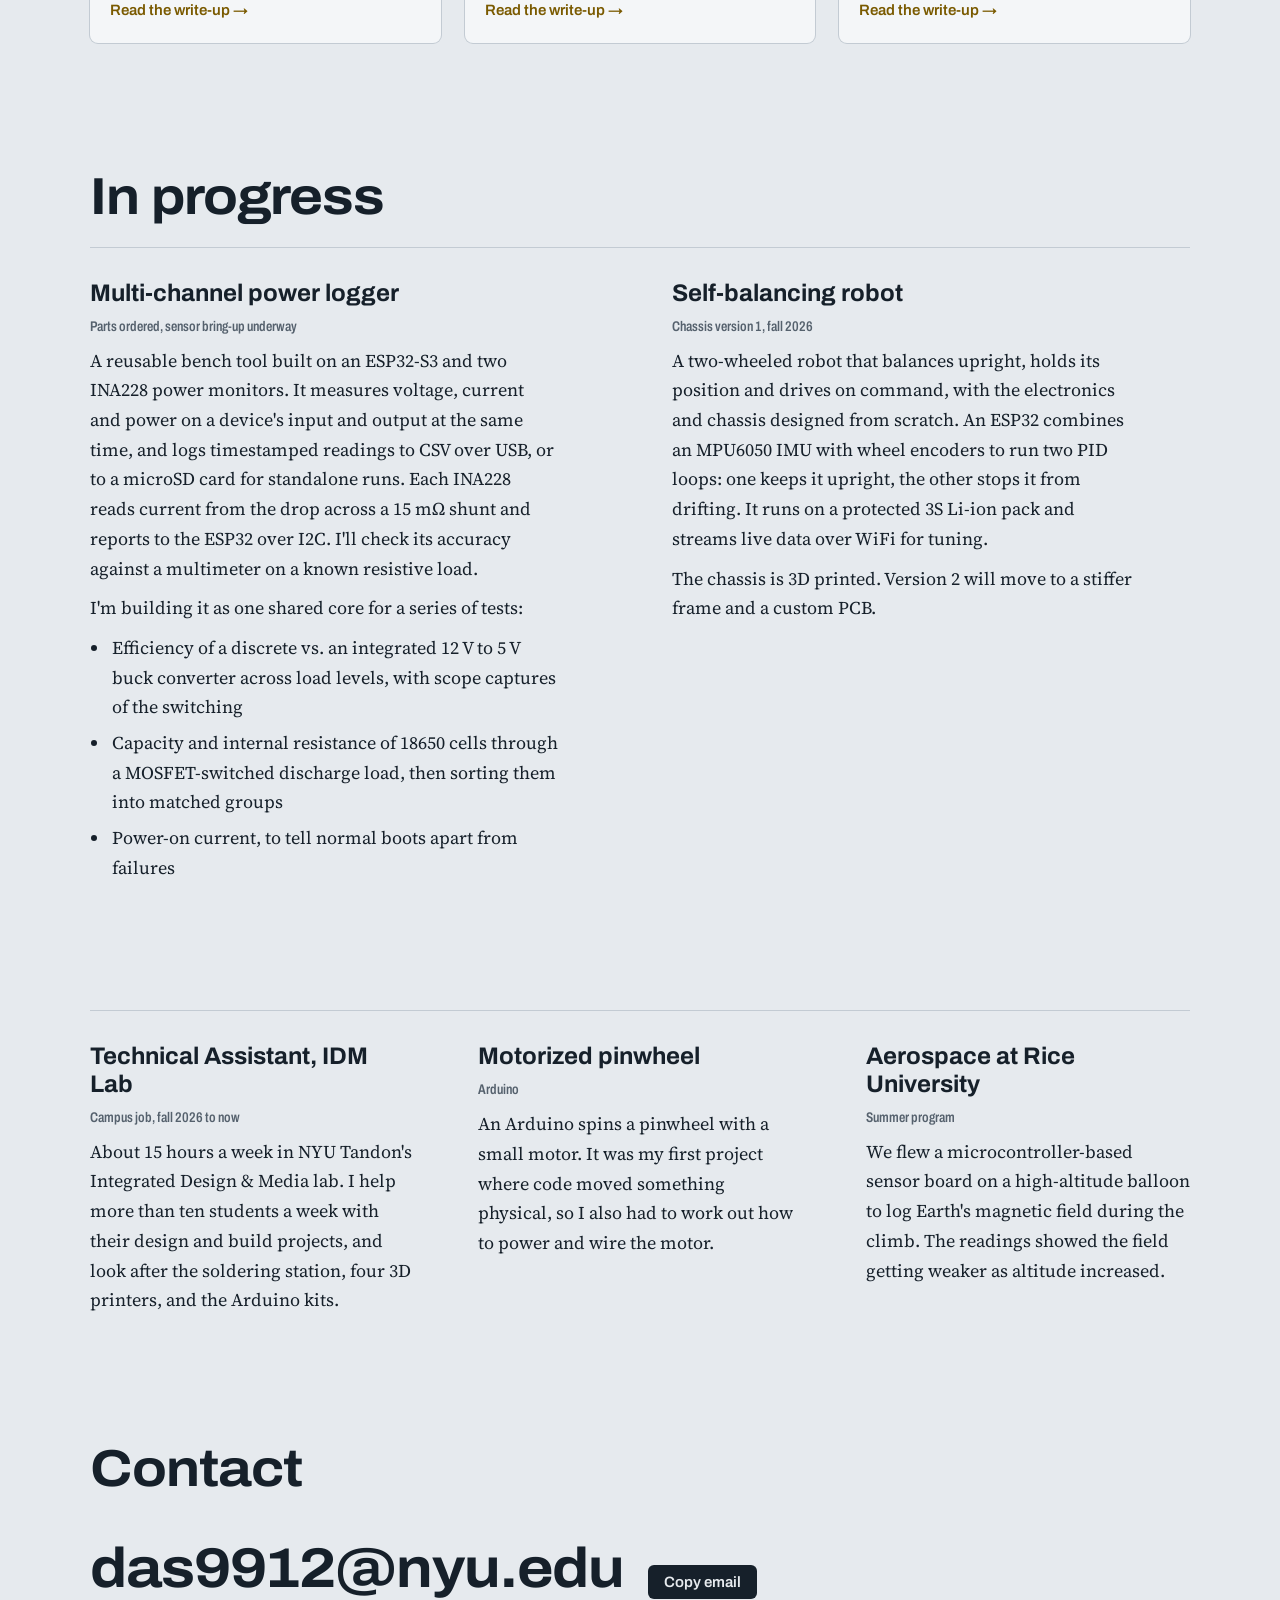
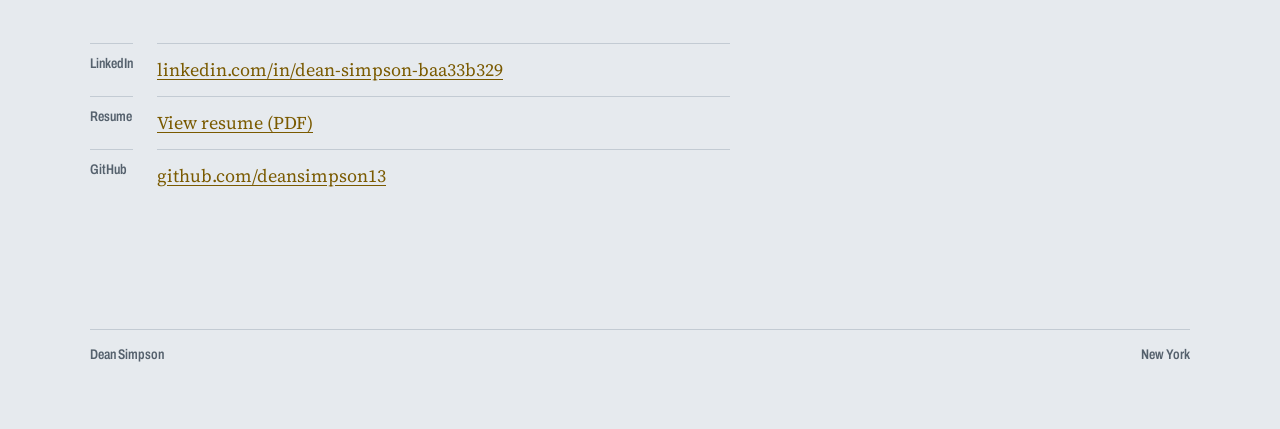
==== commit 41b8821f: "Add files via upload" ====
--- a/index.html
+++ b/index.html
@@ -1,118 +1,15 @@
-<!doctype html><html><head><meta charset=utf8><meta name=viewport content="width=device-width,initial-scale=1,viewport-fit=cover"><style>:root{color-scheme:light;box-sizing:border-box;padding-top:env(safe-area-inset-top,0px);padding-bottom:env(safe-area-inset-bottom,0px)}html{scroll-padding-top:env(safe-area-inset-top,0px)}body{margin:0;padding:0;font:14px -apple-system,BlinkMacSystemFont,sans-serif;background:#fff;color:#000}img{max-width:100%}[hidden]:not([hidden=until-found i]){display:none!important}</style></head><body>
+<!DOCTYPE html>
+<html lang="en">
+<head>
+<meta charset="utf-8">
+<meta name="viewport" content="width=device-width,initial-scale=1,viewport-fit=cover">
 <title>Dean Simpson Portfolio</title>
 <link rel="preconnect" href="https://fonts.googleapis.com">
 <link rel="preconnect" href="https://fonts.gstatic.com" crossorigin>
 <link rel="stylesheet" href="https://fonts.googleapis.com/css2?family=Archivo:wdth,wght@62..125,400..800&family=Source+Serif+4:ital,opsz,wght@0,8..60,400;0,8..60,600;1,8..60,400&display=swap">
-<style>
-/* Layout: a bench instrument. The hero is a live scope screen showing an AM signal; below it, each project is a quiet test record (spec sheet left, notes right). */
-:root{
-  --panel:#E6EAEE;     /* instrument front panel, cool grey */
-  --face:#F4F6F8;      /* raised face for figures */
-  --ink:#16202A;
-  --muted:#55616D;
-  --rule:#C3CBD3;
-  --probe:#7A5A00;     /* CH1 yellow, darkened for text on light */
-  --note:#8C4A12;
-  --screen:#0D171B;    /* scope CRT, dark in both themes */
-  --grat:#24363C;
-  --trace:#F0BE1E;
-  --display:"Archivo","Helvetica Neue",Arial,sans-serif;
-  --body:"Source Serif 4","Iowan Old Style",Georgia,serif;
-}
-@media (prefers-color-scheme: dark){:root:not([data-theme="light"]){
-  --panel:#11161B; --face:#171E25; --ink:#DCE3EA; --muted:#93A0AC; --rule:#28323C; --probe:#F0C23A; --note:#E8A25E; --screen:#0A1215; --grat:#1E2E33; --trace:#F2C230; color-scheme:dark}}
-:root[data-theme="dark"]{
-  --panel:#11161B; --face:#171E25; --ink:#DCE3EA; --muted:#93A0AC; --rule:#28323C; --probe:#F0C23A; --note:#E8A25E; --screen:#0A1215; --grat:#1E2E33; --trace:#F2C230; color-scheme:dark}
-
-*{box-sizing:border-box}
-body{background:var(--panel);color:var(--ink);font-family:var(--body);font-size:18px;line-height:1.65;padding-inline:clamp(16px,5vw,64px);padding-block:clamp(28px,5vw,56px) 64px}
-.wrap{max-width:1100px;margin:0 auto;display:flex;flex-direction:column;gap:clamp(72px,10vw,128px)}
-a{color:var(--probe);text-underline-offset:3px}
-a:focus-visible,button:focus-visible{outline:2px solid var(--probe);outline-offset:3px}
-.label{font-family:var(--display);font-stretch:75%;font-weight:600;font-size:14px;line-height:1.3;color:var(--muted);font-variant-numeric:tabular-nums}
-
-/* Hero */
-.hero{display:grid;gap:clamp(24px,4vw,40px)}
-h1{font-family:var(--display);font-stretch:125%;font-weight:800;font-size:clamp(48px,11vw,148px);line-height:.9;letter-spacing:-.035em;margin:0;text-wrap:balance}
-.bench{display:grid;grid-template-columns:minmax(0,7fr) minmax(0,5fr);gap:clamp(24px,4vw,48px);align-items:stretch}
-@media (max-width:820px){.bench{grid-template-columns:minmax(0,1fr)}}
-.scope{position:relative;background:var(--screen);border-radius:10px;padding:14px;box-shadow:inset 0 0 0 1px var(--grat)}
-.scope canvas{display:block;width:100%;aspect-ratio:10/8;max-width:100%}
-.readout{display:flex;flex-wrap:wrap;justify-content:space-between;gap:4px 16px;padding-top:10px;font-family:var(--display);font-stretch:75%;font-weight:600;font-size:14px;color:#8FA3A8;font-variant-numeric:tabular-nums}
-.readout b{color:var(--trace);font-weight:700}
-.intro{display:flex;flex-direction:column;justify-content:space-between;gap:28px;min-width:0}
-.intro p{margin:0;font-size:clamp(20px,2.3vw,24px);line-height:1.45;max-width:30ch}
-.facts{margin:0;display:grid;grid-template-columns:auto minmax(0,1fr);gap:0 20px}
-.facts dt,.facts dd{margin:0;padding-block:9px;border-top:1px solid var(--rule)}
-.facts dd{font-size:16px}
-
-/* Records */
-h2{font-family:var(--display);font-stretch:110%;font-weight:700;font-size:clamp(32px,5vw,52px);line-height:1;letter-spacing:-.02em;margin:0;text-wrap:balance}
-h3{font-family:var(--display);font-stretch:100%;font-weight:700;font-size:24px;line-height:1.15;margin:0}
-.record{display:grid;grid-template-columns:minmax(0,4fr) minmax(0,7fr);gap:clamp(24px,5vw,72px);align-items:start}
-@media (max-width:820px){.record{grid-template-columns:minmax(0,1fr)}}
-.side{display:flex;flex-direction:column;gap:22px;min-width:0}
-.spec{width:100%;border-collapse:collapse;font-variant-numeric:tabular-nums}
-.spec th,.spec td{text-align:left;vertical-align:top;padding:9px 0;border-top:1px solid var(--rule);font-size:16px;line-height:1.45}
-.spec th{font-family:var(--display);font-stretch:75%;font-weight:600;font-size:14px;color:var(--muted);width:36%;padding-right:14px;padding-top:11px}
-.notes{display:flex;flex-direction:column;gap:18px;min-width:0}
-.notes p{margin:0;max-width:62ch}
-.findings{margin:6px 0 0;display:grid;gap:14px}
-.findings div{display:grid;grid-template-columns:130px minmax(0,1fr);gap:16px}
-.findings dt{font-family:var(--display);font-stretch:85%;font-weight:700;font-size:15px;padding-top:3px}
-.findings dd{margin:0}
-@media (max-width:480px){.findings div{grid-template-columns:minmax(0,1fr);gap:2px}}
-figure{margin:0}
-.plate{background:var(--face);border-radius:6px;padding:20px;overflow-x:auto}
-.plate figcaption{margin-top:12px}
-.plate svg{display:block;width:100%;min-width:520px;height:auto}
-.plate svg text{font-family:var(--display);font-stretch:80%;font-size:12px;font-weight:600;fill:var(--ink)}
-.plate svg .lbl{fill:var(--muted)}
-.plate svg .ln{stroke:var(--ink);stroke-width:1.3;fill:none}
-.plate svg .bx{fill:var(--panel);stroke:var(--ink);stroke-width:1.2}
-.plate svg .acc{fill:var(--probe)}
-.plate svg .accln{stroke:var(--probe);stroke-width:1.8;fill:none}
-
-/* Photos */
-figure.photo{margin:0;display:flex;flex-direction:column;gap:8px;min-width:0}
-.photo img{display:block;width:100%;max-width:100%;height:auto;border-radius:4px;background:var(--face)}
-.strip{display:grid;grid-template-columns:repeat(3,minmax(0,1fr));gap:12px}
-.strip img{aspect-ratio:3/4;object-fit:cover}
-.pair{display:grid;grid-template-columns:repeat(2,minmax(0,1fr));gap:12px}
-.pair img{aspect-ratio:4/3;object-fit:cover}
-@media (max-width:480px){.strip,.pair{grid-template-columns:minmax(0,1fr)}.strip img{aspect-ratio:4/3}}
-.feature{display:grid;grid-template-columns:minmax(0,2fr) minmax(0,3fr);gap:24px;align-items:start;background:var(--face);border-radius:6px;padding:20px}
-@media (max-width:600px){.feature{grid-template-columns:minmax(0,1fr)}}
-.feature-text{display:flex;flex-direction:column;gap:14px;min-width:0}
-.feature-text p{margin:0;font-size:17px}
-.plate svg .ah{fill:var(--ink)}
-.plate svg.wave{min-width:640px}
-.plate svg.wave text{font-size:14px}
-
-/* Smaller work */
-.minor{display:grid;grid-template-columns:repeat(auto-fit,minmax(min(100%,300px),1fr));gap:40px 64px;border-top:1px solid var(--rule);padding-top:32px}
-.minor article{display:flex;flex-direction:column;gap:10px;min-width:0}
-.minor p{margin:0;max-width:52ch}
-
-/* In progress */
-.now{display:grid;gap:24px}
-.minor h3+.label{margin-top:-6px}
-.uses{margin:0;padding-left:1.1em;max-width:52ch;display:grid;gap:6px}
-.uses li{padding-left:2px}
-.now .spec{max-width:52ch}
-
-
-/* Contact */
-.contact{display:grid;gap:28px}
-.email{display:flex;flex-wrap:wrap;align-items:baseline;gap:12px 24px}
-.email span{font-family:var(--display);font-stretch:110%;font-weight:700;font-size:clamp(26px,5.5vw,56px);letter-spacing:-.02em;overflow-wrap:anywhere;min-width:0}
-button.copy{font-family:var(--display);font-weight:600;font-size:15px;background:var(--ink);color:var(--panel);border:0;padding:9px 16px;border-radius:6px;cursor:pointer}
-button.copy:hover{background:var(--probe)}
-.links{margin:0;display:grid;grid-template-columns:auto minmax(0,1fr);gap:0 24px;max-width:640px}
-.links dt,.links dd{margin:0;padding-block:11px;border-top:1px solid var(--rule)}
-footer{display:flex;flex-wrap:wrap;justify-content:space-between;gap:8px;border-top:1px solid var(--rule);padding-top:16px}
-</style>
-
+<link rel="stylesheet" href="style.css">
+</head>
+<body>
 <div class="wrap">
 
 <header class="hero">
@@ -137,223 +34,54 @@
   </div>
 </header>
 
-<!-- FORT -->
-<section class="record" id="fort">
-  <div class="side">
-    <h2>FORT Robotics</h2>
-    <table class="spec">
-      <tr><th>Where</th><td>Philadelphia, internship</td></tr>
-      <tr><th>When</th><td>May 2026</td></tr>
-      <tr><th>Role</th><td>Systems integration and test intern, working with the quality engineering team</td></tr>
-      <tr><th>Length</th><td>Four weeks</td></tr>
-      <tr><th>Devices tested</th><td>25 to 50 wireless units</td></tr>
-      <tr><th>Tools</th><td>CadQuery, Bambu Studio, LabJack, Jira, Altium 365</td></tr>
-    </table>
-  </div>
-  <div class="notes">
-    <p>FORT makes wireless safety controls for industrial robots and machines, like handheld emergency stops.</p>
-    <p>I started by configuring transmitters and receivers on the bench to learn how the radio systems work end to end. From there I set up fixtures for battery and range testing, reviewed the range test method with an engineer on the team, and helped draft a battery characterization plan for two product lines. I also logged bug reports, sat in on incident meetings, and tracked my own work in Jira.</p>
-    <p>The hardest part was learning the radio stack from zero in four weeks, with AP exams the same month.</p>
-    <div class="strip">
-      <figure class="photo"><img src="fort-radios.jpg" alt="Transmitter and receiver boards on a blue lab bench next to a handheld wireless controller" loading="lazy"><figcaption class="label">Configuring transmitters and receivers</figcaption></figure>
-      <figure class="photo"><img src="fort-battery.jpg" alt="Laptop, multimeter and battery pack wired together on a test bench" loading="lazy"><figcaption class="label">Battery test setup</figcaption></figure>
-      <figure class="photo"><img src="fort-rig.jpg" alt="Controllers, relay boards and wiring spread across a lab bench" loading="lazy"><figcaption class="label">Test automation wiring</figcaption></figure>
-    </div>
-    <div class="feature">
-      <figure class="photo"><img src="fort-enclosure.jpg" alt="Blue 3D-printed enclosure with a yellow controller seated in a cradle on its lid" loading="lazy"></figure>
-      <div class="feature-text">
-        <h3>Test rig enclosure</h3>
-        <p>I designed a 3D-printed enclosure for the EPC test automation hardware: a LabJack, an 8-channel relay module and a breakout board inside, with the EPC sitting in a cradle on the lid. I modeled it in CadQuery, exported it to STEP and sliced it in Bambu Studio.</p>
-        <p>The tricky part was fitting the specific boards and leaving room for cables while keeping the design printable.</p>
-        <table class="spec">
-          <tr><th>Footprint</th><td>240 × 180 × 90 mm</td></tr>
-          <tr><th>Material</th><td>PLA</td></tr>
-        </table>
+<!-- Projects -->
+<section class="projects" id="projects">
+  <h2>Projects</h2>
+  <div class="cards">
+    <a class="card" href="fort.html">
+      <div class="thumb"><img src="fort-radios.jpg" alt="" loading="lazy"></div>
+      <div class="card-body">
+        <h3>FORT Robotics</h3>
+        <p class="label">Internship, May 2026</p>
+        <p>Bench testing wireless safety controls for industrial robots, plus a 3D-printed enclosure for the test rig.</p>
+        <p class="stat">25 to 50 wireless units tested</p>
+        <span class="more">Read the write-up &rarr;</span>
       </div>
-    </div>
-  </div>
-</section>
-
-<!-- RADIO -->
-<section class="record" id="radio">
-  <div class="side">
-    <h2>AM transmitter and receiver</h2>
-    <table class="spec">
-      <tr><th>Transmitter</th><td>XR2206 function generator kit, modulated through its AMSI pin</td></tr>
-      <tr><th>Receiver</th><td>Hand-wound coil, adjustable capacitor, 1N34 diode, LM386 amplifier</td></tr>
-      <tr><th>Tuning</th><td>f = 1 / (2π√LC)</td></tr>
-      <tr><th>Test gear</th><td>Oscilloscope, two function generators, multimeter, capacitance meter</td></tr>
-      <tr><th>When</th><td>2025, team of three</td></tr>
-    </table>
-  </div>
-  <div class="notes">
-    <p>Three of us built both halves of an AM link. The transmitter started from an XR2206 function generator kit. We traced a dead output on the scope to bad solder joints, then fed a second function generator into the AMSI pin to modulate the amplitude. Tuned to an open frequency, it came through on a regular AM radio.</p>
-    <p>The receiver only works if its LC circuit hits the right frequency, so we needed the coil's inductance. We found it two ways: from the coil's dimensions and number of turns, and from an LR decay on the scope. For the second, we drove the coil with a square wave, read the time constant at 37% of the peak, and solved L = τR. The two values agreed.</p>
-    <figure class="photo"><img src="radio-lr-decay.jpg" alt="Analog oscilloscope showing a sharp spike that decays quickly back to the baseline" loading="lazy" style="aspect-ratio:4/3;object-fit:cover"><figcaption class="label">LR decay on the scope, used to measure the coil's inductance</figcaption></figure>
-    <figure class="plate">
-      <svg viewBox="0 0 680 236" role="img" aria-label="Signal path. Transmitter: a tone generator feeds the XR2206 kit, which drives an antenna. Receiver: antenna into an LC tank, then a 1N34 diode, an LM386 amplifier, and earphones. The LC tank is grounded to a radiator.">
-        <defs><marker id="ah" viewBox="0 0 8 8" refX="7" refY="4" markerWidth="7" markerHeight="7" orient="auto-start-reverse"><path class="ah" d="M0 0 L8 4 L0 8 Z"/></marker></defs>
-        <text x="10" y="24" class="lbl">Transmitter</text>
-        <rect class="bx" x="10" y="36" width="140" height="50" rx="3"/><text x="80" y="57" text-anchor="middle">Tone generator</text><text x="80" y="74" text-anchor="middle" class="lbl">the message</text>
-        <rect class="bx" x="190" y="36" width="160" height="50" rx="3"/><text x="270" y="57" text-anchor="middle">XR2206 kit</text><text x="270" y="74" text-anchor="middle" class="lbl">carrier, AM via AMSI pin</text>
-        <path class="ln" d="M150 61 H188" marker-end="url(#ah)"/>
-        <path class="ln" d="M350 61 H380 V30"/>
-        <path class="accln" d="M368 30 L380 12 L392 30 M380 12 V30"/>
-        <path class="accln" d="M405 26 q10 -12 20 0 t20 0 t20 0 t20 0 t20 0"/>
-        <text x="455" y="50" text-anchor="middle" class="lbl">carrier ± tone</text>
-        <path class="accln" d="M528 30 L540 12 L552 30 M540 12 V30"/>
-        <path class="ln" d="M540 30 V148" marker-end="url(#ah)"/>
-        <text x="10" y="140" class="lbl">Receiver</text>
-        <rect class="bx" x="450" y="150" width="180" height="50" rx="3"/><text x="540" y="171" text-anchor="middle">LC tank</text><text x="540" y="188" text-anchor="middle" class="lbl">coil + binder-clip capacitor</text>
-        <rect class="bx" x="320" y="150" width="100" height="50" rx="3"/><text x="370" y="171" text-anchor="middle">1N34 diode</text><text x="370" y="188" text-anchor="middle" class="lbl">detector</text>
-        <rect class="bx" x="170" y="150" width="120" height="50" rx="3"/><text x="230" y="171" text-anchor="middle">LM386</text><text x="230" y="188" text-anchor="middle" class="lbl">amplifier</text>
-        <rect class="bx" x="10" y="150" width="130" height="50" rx="3"/><text x="75" y="179" text-anchor="middle">Earphones</text>
-        <path class="ln" d="M450 175 H422" marker-end="url(#ah)"/>
-        <path class="ln" d="M320 175 H292" marker-end="url(#ah)"/>
-        <path class="ln" d="M170 175 H142" marker-end="url(#ah)"/>
-        <path class="ln" d="M600 200 V214 M588 214 H612 M592 219 H608 M596 224 H604"/>
-        <text x="584" y="222" text-anchor="end" class="lbl">ground to a radiator</text>
-      </svg>
-      <figcaption class="label">Our signal path, redrawn from the circuits we built.</figcaption>
-    </figure>
-    <dl class="findings">
-      <div><dt>What worked</dt><dd>The transmitter came through on a regular AM radio from more than 15 feet away, and the receiver pulled in faint audio from a local station. A longer, higher antenna, the amplifier and a solid ground all made a clear difference.</dd></div>
-      <div><dt>What didn't</dt><dd>Our receiver never picked up our own transmitter, and its audio stayed quiet and full of static.</dd></div>
-      <div><dt>Next time</dt><dd>Measure L and C before building anything, and add the amplifier from the start.</dd></div>
-    </dl>
-  </div>
-</section>
-
-<!-- ITCH -->
-<section class="record" id="itch">
-  <div class="side">
-    <h2>ITCH 5.0 parser in Verilog</h2>
-    <table class="spec">
-      <tr><th>Protocol</th><td>NASDAQ TotalView-ITCH 5.0</td></tr>
-      <tr><th>When</th><td>Fall 2026, personal project</td></tr>
-      <tr><th>Language</th><td>Verilog, checked against a Python reference model</td></tr>
-      <tr><th>Decodes</th><td>9 message types (S R A F E C X D U); skips the other 14 cleanly</td></tr>
-      <tr><th>Tested on</th><td>500,000 real NASDAQ messages, 0 mismatches</td></tr>
-      <tr><th>Synthesized for</th><td>Lattice iCE40-HX8K, about 91 MHz</td></tr>
-      <tr><th>Stage</th><td>Synthesized, not yet running on a board</td></tr>
-      <tr><th>Code</th><td><a href="https://github.com/deansimpson13/itch5-verilog-parser" target="_blank" rel="noopener">itch5-verilog-parser</a></td></tr>
-    </table>
-  </div>
-  <div class="notes">
-    <p>ITCH is the binary feed NASDAQ uses to broadcast every order, cancel and trade. Trading firms parse it in FPGAs because hardware can decode a message in nanoseconds. I built a small version of that parser in Verilog, and spent most of my time checking that it decodes correctly.</p>
-    <p>Every message the hardware decodes gets compared field by field against a Python version. Both came from my reading of the spec, so they could share the same mistake. To catch that, I also ran an outside open-source parser on a slice of real NASDAQ data from January 2019. Over 500,000 real messages, the Verilog matched the Python model line for line, and the outside parser agreed on all 2.7 million fields.</p>
-    <p>I then synthesized it with free tools (Yosys and nextpnr) for a Lattice iCE40. The parser on its own takes 331 LUTs and 1,040 flip-flops, a small slice of the chip, and runs at about 91 MHz in the worst case. Shrinking one counter from 16 bits to 6 bits took that up from 81 MHz.</p>
-    <figure class="plate">
-<svg class="wave" viewBox="0 0 802 273" role="img" aria-label="Timing diagram of one Add Order message through the parser. Two length bytes arrive, the framer moves to BODY, msg_valid goes high and the decoder position counts up as bytes fill the buffer. After the last byte, done pulses, then out_valid pulses for one clock with all fields decoded.">
-<text x="137.0" y="22" text-anchor="middle" class="lbl">1</text>
-<text x="187.0" y="22" text-anchor="middle" class="lbl">2</text>
-<text x="237.0" y="22" text-anchor="middle" class="lbl">3</text>
-<text x="287.0" y="22" text-anchor="middle" class="lbl">4</text>
-<text x="337.0" y="22" text-anchor="middle" class="lbl">5</text>
-<text x="387.0" y="22" text-anchor="middle" class="lbl">6</text>
-<text x="437.0" y="22" text-anchor="middle" class="lbl">7</text>
-<text x="475.0" y="22" text-anchor="middle" class="lbl">…</text>
-<text x="513.0" y="22" text-anchor="middle" class="lbl">36</text>
-<text x="563.0" y="22" text-anchor="middle" class="lbl">37</text>
-<text x="613.0" y="22" text-anchor="middle" class="lbl">38</text>
-<text x="663.0" y="22" text-anchor="middle" class="lbl">39</text>
-<text x="713.0" y="22" text-anchor="middle" class="lbl">40</text>
-<text x="763.0" y="22" text-anchor="middle" class="lbl">41</text>
-<text x="10" y="22" class="lbl">clock cycle</text>
-<text x="10" y="50" class="lbl">clk</text>
-<path class="ln" d="M112 55 V37 H137.0 V55 H162"/>
-<path class="ln" d="M162 55 V37 H187.0 V55 H212"/>
-<path class="ln" d="M212 55 V37 H237.0 V55 H262"/>
-<path class="ln" d="M262 55 V37 H287.0 V55 H312"/>
-<path class="ln" d="M312 55 V37 H337.0 V55 H362"/>
-<path class="ln" d="M362 55 V37 H387.0 V55 H412"/>
-<path class="ln" d="M412 55 V37 H437.0 V55 H462"/>
-<path class="ln" d="M488 55 V37 H513.0 V55 H538"/>
-<path class="ln" d="M538 55 V37 H563.0 V55 H588"/>
-<path class="ln" d="M588 55 V37 H613.0 V55 H638"/>
-<path class="ln" d="M638 55 V37 H663.0 V55 H688"/>
-<path class="ln" d="M688 55 V37 H713.0 V55 H738"/>
-<path class="ln" d="M738 55 V37 H763.0 V55 H788"/>
-<text x="10" y="84" class="lbl">in_data</text>
-<path class="ln" d="M112 80 L115 71 H159 L162 80 L159 89 H115 Z"/>
-<text x="137.0" y="84" text-anchor="middle">00</text>
-<path class="ln" d="M162 80 L165 71 H209 L212 80 L209 89 H165 Z"/>
-<text x="187.0" y="84" text-anchor="middle">24</text>
-<path class="ln" d="M212 80 L215 71 H259 L262 80 L259 89 H215 Z"/>
-<text x="237.0" y="84" text-anchor="middle">41</text>
-<path class="ln" d="M262 80 L265 71 H309 L312 80 L309 89 H265 Z"/>
-<text x="287.0" y="84" text-anchor="middle">00</text>
-<path class="ln" d="M312 80 L315 71 H359 L362 80 L359 89 H315 Z"/>
-<text x="337.0" y="84" text-anchor="middle">07</text>
-<path class="ln" d="M362 80 L365 71 H409 L412 80 L409 89 H365 Z"/>
-<text x="387.0" y="84" text-anchor="middle">00</text>
-<path class="ln" d="M412 80 L415 71 H459 L462 80 L459 89 H415 Z"/>
-<text x="437.0" y="84" text-anchor="middle">2a</text>
-<path class="ln" d="M488 80 L491 71 H535 L538 80 L535 89 H491 Z"/>
-<text x="513.0" y="84" text-anchor="middle">1b</text>
-<path class="ln" d="M538 80 L541 71 H585 L588 80 L585 89 H541 Z"/>
-<text x="563.0" y="84" text-anchor="middle">4c</text>
-<path class="ln" d="M588 80 L591 71 H635 L638 80 L635 89 H591 Z"/>
-<text x="613.0" y="84" text-anchor="middle">14</text>
-<path class="ln" style="opacity:.35" d="M638 80 H788"/>
-<text x="10" y="118" class="lbl">framer</text>
-<path class="ln" d="M112 114 L115 105 H159 L162 114 L159 123 H115 Z"/>
-<text x="137.0" y="118" text-anchor="middle">LEN_HI</text>
-<path class="ln" d="M162 114 L165 105 H209 L212 114 L209 123 H165 Z"/>
-<text x="187.0" y="118" text-anchor="middle">LEN_LO</text>
-<path class="ln" d="M212 114 L215 105 H459 L462 114 L459 123 H215 Z"/>
-<text x="337.0" y="118" text-anchor="middle">BODY</text>
-<path class="ln" d="M488 114 L491 105 H635 L638 114 L635 123 H491 Z"/>
-<text x="563.0" y="118" text-anchor="middle">BODY</text>
-<path class="ln" d="M638 114 L641 105 H785 L788 114 L785 123 H641 Z"/>
-<text x="713.0" y="118" text-anchor="middle">LEN_HI</text>
-<text x="10" y="152" class="lbl">msg_valid</text>
-<path class="ln" d="M112 157 H262"/>
-<path class="ln" d="M262 139 H462"/>
-<path class="ln" d="M488 139 H688"/>
-<path class="ln" d="M688 157 H788"/>
-<path class="ln" d="M262 139 V157"/>
-<path class="ln" d="M688 139 V157"/>
-<text x="10" y="186" class="lbl">decoder pos</text>
-<path class="ln" d="M112 182 L115 173 H309 L312 182 L309 191 H115 Z"/>
-<text x="212.0" y="186" text-anchor="middle">0</text>
-<path class="ln" d="M312 182 L315 173 H359 L362 182 L359 191 H315 Z"/>
-<text x="337.0" y="186" text-anchor="middle">1</text>
-<path class="ln" d="M362 182 L365 173 H409 L412 182 L409 191 H365 Z"/>
-<text x="387.0" y="186" text-anchor="middle">2</text>
-<path class="ln" d="M412 182 L415 173 H459 L462 182 L459 191 H415 Z"/>
-<text x="437.0" y="186" text-anchor="middle">3</text>
-<path class="ln" d="M488 182 L491 173 H535 L538 182 L535 191 H491 Z"/>
-<text x="513.0" y="186" text-anchor="middle">32</text>
-<path class="ln" d="M538 182 L541 173 H585 L588 182 L585 191 H541 Z"/>
-<text x="563.0" y="186" text-anchor="middle">33</text>
-<path class="ln" d="M588 182 L591 173 H635 L638 182 L635 191 H591 Z"/>
-<text x="613.0" y="186" text-anchor="middle">34</text>
-<path class="ln" d="M638 182 L641 173 H685 L688 182 L685 191 H641 Z"/>
-<text x="663.0" y="186" text-anchor="middle">35</text>
-<path class="ln" d="M688 182 L691 173 H785 L788 182 L785 191 H691 Z"/>
-<text x="738.0" y="186" text-anchor="middle">36</text>
-<text x="10" y="220" class="lbl">done</text>
-<path class="ln" d="M112 225 H462"/>
-<path class="ln" d="M488 225 H688"/>
-<path class="ln" d="M688 207 H738"/>
-<path class="ln" d="M738 225 H788"/>
-<path class="ln" d="M688 207 V225"/>
-<path class="ln" d="M738 207 V225"/>
-<text x="10" y="254">out_valid</text>
-<path class="accln" d="M112 259 H462"/>
-<path class="accln" d="M488 259 H738"/>
-<path class="accln" d="M738 241 H788"/>
-<path class="accln" d="M738 241 V259"/>
-<path class="ln" style="opacity:.5" d="M470 32 l-4 223 M480 32 l-4 223"/>
-</svg>
-      <figcaption class="label">One Add Order going through the parser in simulation. The framer reads the 2-byte length, the decoder fills its buffer one byte per clock, and out_valid pulses once every field is ready.</figcaption>
-    </figure>
-    <dl class="findings">
-      <div><dt>What testing caught</dt><dd>The decoder's buffer was one byte too short for the 40-byte F message. The Python comparison flagged it as soon as I added that type.</dd></div>
-      <div><dt>Limits</dt><dd>At one byte per clock it moves about 0.73 Gb/s, roughly 7% of 10 Gb Ethernet. Fine for testing, but far too slow for a live feed.</dd></div>
-      <div><dt>Next</dt><dd>Run it on a real FPGA board with ITCH bytes sent over UART, then build an order book on top of the decoded messages.</dd></div>
-    </dl>
+    </a>
+    <a class="card" href="radio.html">
+      <div class="thumb"><img src="radio-lr-decay.jpg" alt="" loading="lazy"></div>
+      <div class="card-body">
+        <h3>AM transmitter and receiver</h3>
+        <p class="label">Team of three, 2025</p>
+        <p>Built both halves of an AM radio link, and measured the coil&rsquo;s inductance two ways to tune the receiver.</p>
+        <p class="stat">Heard on a regular AM radio from 15+ feet</p>
+        <span class="more">Read the write-up &rarr;</span>
+      </div>
+    </a>
+    <a class="card" href="itch.html">
+      <div class="thumb"><svg viewBox="0 0 400 300" role="img" aria-label="Digital timing traces on a dark screen">
+<g stroke="#24363C" stroke-width="1"><path d="M0 0 V300"/><path d="M40 0 V300"/><path d="M80 0 V300"/><path d="M120 0 V300"/><path d="M160 0 V300"/><path d="M200 0 V300"/><path d="M240 0 V300"/><path d="M280 0 V300"/><path d="M320 0 V300"/><path d="M360 0 V300"/><path d="M400 0 V300"/><path d="M0 0 H400"/><path d="M0 37 H400"/><path d="M0 74 H400"/><path d="M0 111 H400"/><path d="M0 148 H400"/><path d="M0 185 H400"/><path d="M0 222 H400"/><path d="M0 259 H400"/><path d="M0 296 H400"/></g>
+<g fill="none" stroke="#F0BE1E" stroke-width="2" stroke-linejoin="round" style="filter:drop-shadow(0 0 3px #F0BE1E)">
+<path d="M20 74 V50 H40 V74 H60 V50 H80 V74 H100 V50 H120 V74 H140 V50 H160 V74 H180 V50 H200 V74 H220 V50 H240 V74 H260 V50 H280 V74 H300 V50 H320 V74 H340 V50 H360 V74 H380"/>
+<path d="M20 124 L26 112 H74 L80 124 L74 136 H26 Z M80 124 L86 112 H134 L140 124 L134 136 H86 Z M140 124 L146 112 H194 L200 124 L194 136 H146 Z M200 124 L206 112 H254 L260 124 L254 136 H206 Z M260 124 L266 112 H314 L320 124 L314 136 H266 Z"/>
+<path d="M20 196 H100 V172 H320 V196 H380"/>
+<path d="M20 248 H320 V224 H340 V248 H380"/>
+</g>
+<g font-family="Archivo,Arial,sans-serif" font-size="13" font-weight="600" fill="#F0BE1E" text-anchor="middle">
+<text x="50" y="129">41</text><text x="110" y="129">00</text><text x="170" y="129">07</text><text x="230" y="129">00</text><text x="290" y="129">2a</text>
+</g>
+<g font-family="Archivo,Arial,sans-serif" font-size="11" font-weight="600" fill="#8FA3A8">
+<text x="22" y="44">clk</text><text x="22" y="106">in_data</text><text x="22" y="166">msg_valid</text><text x="22" y="218">out_valid</text>
+</g>
+</svg></div>
+      <div class="card-body">
+        <h3>ITCH 5.0 parser in Verilog</h3>
+        <p class="label">Personal project, fall 2026</p>
+        <p>A hardware decoder for NASDAQ&rsquo;s market data feed, checked field by field against a Python model.</p>
+        <p class="stat">500,000 real messages, 0 mismatches</p>
+        <span class="more">Read the write-up &rarr;</span>
+      </div>
+    </a>
   </div>
 </section>
 
@@ -474,5 +202,5 @@
   if(!reduce) requestAnimationFrame(loop);
 })();
 </script>
-
-</body></html>+</body>
+</html>
--- a/style.css
+++ b/style.css
@@ -0,0 +1,144 @@
+/* Shared styles for every page */
+:root{color-scheme:light;box-sizing:border-box;padding-top:env(safe-area-inset-top,0px);padding-bottom:env(safe-area-inset-bottom,0px)}html{scroll-padding-top:env(safe-area-inset-top,0px)}body{margin:0;padding:0;font:14px -apple-system,BlinkMacSystemFont,sans-serif;background:#fff;color:#000}img{max-width:100%}[hidden]:not([hidden=until-found i]){display:none!important}
+/* Layout: a bench instrument. The hero is a live scope screen showing an AM signal; below it, each project is a quiet test record (spec sheet left, notes right). */
+:root{
+  --panel:#E6EAEE;     /* instrument front panel, cool grey */
+  --face:#F4F6F8;      /* raised face for figures */
+  --ink:#16202A;
+  --muted:#55616D;
+  --rule:#C3CBD3;
+  --probe:#7A5A00;     /* CH1 yellow, darkened for text on light */
+  --note:#8C4A12;
+  --screen:#0D171B;    /* scope CRT, dark in both themes */
+  --grat:#24363C;
+  --trace:#F0BE1E;
+  --display:"Archivo","Helvetica Neue",Arial,sans-serif;
+  --body:"Source Serif 4","Iowan Old Style",Georgia,serif;
+}
+@media (prefers-color-scheme: dark){:root:not([data-theme="light"]){
+  --panel:#11161B; --face:#171E25; --ink:#DCE3EA; --muted:#93A0AC; --rule:#28323C; --probe:#F0C23A; --note:#E8A25E; --screen:#0A1215; --grat:#1E2E33; --trace:#F2C230; color-scheme:dark}}
+:root[data-theme="dark"]{
+  --panel:#11161B; --face:#171E25; --ink:#DCE3EA; --muted:#93A0AC; --rule:#28323C; --probe:#F0C23A; --note:#E8A25E; --screen:#0A1215; --grat:#1E2E33; --trace:#F2C230; color-scheme:dark}
+
+*{box-sizing:border-box}
+body{background:var(--panel);color:var(--ink);font-family:var(--body);font-size:18px;line-height:1.65;padding-inline:clamp(16px,5vw,64px);padding-block:clamp(28px,5vw,56px) 64px}
+.wrap{max-width:1100px;margin:0 auto;display:flex;flex-direction:column;gap:clamp(72px,10vw,128px)}
+a{color:var(--probe);text-underline-offset:3px}
+a:focus-visible,button:focus-visible{outline:2px solid var(--probe);outline-offset:3px}
+.label{font-family:var(--display);font-stretch:75%;font-weight:600;font-size:14px;line-height:1.3;color:var(--muted);font-variant-numeric:tabular-nums}
+
+/* Hero */
+.hero{display:grid;gap:clamp(24px,4vw,40px)}
+h1{font-family:var(--display);font-stretch:125%;font-weight:800;font-size:clamp(48px,11vw,148px);line-height:.9;letter-spacing:-.035em;margin:0;text-wrap:balance}
+.bench{display:grid;grid-template-columns:minmax(0,7fr) minmax(0,5fr);gap:clamp(24px,4vw,48px);align-items:stretch}
+@media (max-width:820px){.bench{grid-template-columns:minmax(0,1fr)}}
+.scope{position:relative;background:var(--screen);border-radius:10px;padding:14px;box-shadow:inset 0 0 0 1px var(--grat)}
+.scope canvas{display:block;width:100%;aspect-ratio:10/8;max-width:100%}
+.readout{display:flex;flex-wrap:wrap;justify-content:space-between;gap:4px 16px;padding-top:10px;font-family:var(--display);font-stretch:75%;font-weight:600;font-size:14px;color:#8FA3A8;font-variant-numeric:tabular-nums}
+.readout b{color:var(--trace);font-weight:700}
+.intro{display:flex;flex-direction:column;justify-content:space-between;gap:28px;min-width:0}
+.intro p{margin:0;font-size:clamp(20px,2.3vw,24px);line-height:1.45;max-width:30ch}
+.facts{margin:0;display:grid;grid-template-columns:auto minmax(0,1fr);gap:0 20px}
+.facts dt,.facts dd{margin:0;padding-block:9px;border-top:1px solid var(--rule)}
+.facts dd{font-size:16px}
+
+/* Records */
+h2{font-family:var(--display);font-stretch:110%;font-weight:700;font-size:clamp(32px,5vw,52px);line-height:1;letter-spacing:-.02em;margin:0;text-wrap:balance}
+h3{font-family:var(--display);font-stretch:100%;font-weight:700;font-size:24px;line-height:1.15;margin:0}
+.record{display:grid;grid-template-columns:minmax(0,4fr) minmax(0,7fr);gap:clamp(24px,5vw,72px);align-items:start}
+@media (max-width:820px){.record{grid-template-columns:minmax(0,1fr)}}
+.side{display:flex;flex-direction:column;gap:22px;min-width:0}
+.spec{width:100%;border-collapse:collapse;font-variant-numeric:tabular-nums}
+.spec th,.spec td{text-align:left;vertical-align:top;padding:9px 0;border-top:1px solid var(--rule);font-size:16px;line-height:1.45}
+.spec th{font-family:var(--display);font-stretch:75%;font-weight:600;font-size:14px;color:var(--muted);width:36%;padding-right:14px;padding-top:11px}
+.notes{display:flex;flex-direction:column;gap:18px;min-width:0}
+.notes p{margin:0;max-width:62ch}
+.findings{margin:6px 0 0;display:grid;gap:14px}
+.findings div{display:grid;grid-template-columns:130px minmax(0,1fr);gap:16px}
+.findings dt{font-family:var(--display);font-stretch:85%;font-weight:700;font-size:15px;padding-top:3px}
+.findings dd{margin:0}
+@media (max-width:480px){.findings div{grid-template-columns:minmax(0,1fr);gap:2px}}
+figure{margin:0}
+.plate{background:var(--face);border-radius:6px;padding:20px;overflow-x:auto}
+.plate figcaption{margin-top:12px}
+.plate svg{display:block;width:100%;min-width:520px;height:auto}
+.plate svg text{font-family:var(--display);font-stretch:80%;font-size:12px;font-weight:600;fill:var(--ink)}
+.plate svg .lbl{fill:var(--muted)}
+.plate svg .ln{stroke:var(--ink);stroke-width:1.3;fill:none}
+.plate svg .bx{fill:var(--panel);stroke:var(--ink);stroke-width:1.2}
+.plate svg .acc{fill:var(--probe)}
+.plate svg .accln{stroke:var(--probe);stroke-width:1.8;fill:none}
+
+/* Photos */
+figure.photo{margin:0;display:flex;flex-direction:column;gap:8px;min-width:0}
+.photo img{display:block;width:100%;max-width:100%;height:auto;border-radius:4px;background:var(--face)}
+.strip{display:grid;grid-template-columns:repeat(3,minmax(0,1fr));gap:12px}
+.strip img{aspect-ratio:3/4;object-fit:cover}
+.pair{display:grid;grid-template-columns:repeat(2,minmax(0,1fr));gap:12px}
+.pair img{aspect-ratio:4/3;object-fit:cover}
+@media (max-width:480px){.strip,.pair{grid-template-columns:minmax(0,1fr)}.strip img{aspect-ratio:4/3}}
+.feature{display:grid;grid-template-columns:minmax(0,2fr) minmax(0,3fr);gap:24px;align-items:start;background:var(--face);border-radius:6px;padding:20px}
+@media (max-width:600px){.feature{grid-template-columns:minmax(0,1fr)}}
+.feature-text{display:flex;flex-direction:column;gap:14px;min-width:0}
+.feature-text p{margin:0;font-size:17px}
+.plate svg .ah{fill:var(--ink)}
+.plate svg.wave{min-width:640px}
+.plate svg.wave text{font-size:14px}
+
+/* Smaller work */
+.minor{display:grid;grid-template-columns:repeat(auto-fit,minmax(min(100%,300px),1fr));gap:40px 64px;border-top:1px solid var(--rule);padding-top:32px}
+.minor article{display:flex;flex-direction:column;gap:10px;min-width:0}
+.minor p{margin:0;max-width:52ch}
+
+/* In progress */
+.now{display:grid;gap:24px}
+.minor h3+.label{margin-top:-6px}
+.uses{margin:0;padding-left:1.1em;max-width:52ch;display:grid;gap:6px}
+.uses li{padding-left:2px}
+.now .spec{max-width:52ch}
+
+
+/* Contact */
+.contact{display:grid;gap:28px}
+.email{display:flex;flex-wrap:wrap;align-items:baseline;gap:12px 24px}
+.email span{font-family:var(--display);font-stretch:110%;font-weight:700;font-size:clamp(26px,5.5vw,56px);letter-spacing:-.02em;overflow-wrap:anywhere;min-width:0}
+button.copy{font-family:var(--display);font-weight:600;font-size:15px;background:var(--ink);color:var(--panel);border:0;padding:9px 16px;border-radius:6px;cursor:pointer}
+button.copy:hover{background:var(--probe)}
+.links{margin:0;display:grid;grid-template-columns:auto minmax(0,1fr);gap:0 24px;max-width:640px}
+.links dt,.links dd{margin:0;padding-block:11px;border-top:1px solid var(--rule)}
+footer{display:flex;flex-wrap:wrap;justify-content:space-between;gap:8px;border-top:1px solid var(--rule);padding-top:16px}
+
+/* ---------- Homepage project cards ---------- */
+.projects{display:grid;gap:28px}
+.cards{display:grid;grid-template-columns:repeat(auto-fit,minmax(min(100%,300px),1fr));gap:24px}
+.card{display:flex;flex-direction:column;min-width:0;background:var(--face);border-radius:8px;overflow:hidden;color:inherit;text-decoration:none;box-shadow:0 0 0 1px var(--rule);transition:transform .15s ease,box-shadow .15s ease}
+.card:hover{transform:translateY(-3px);box-shadow:0 0 0 1.5px var(--probe)}
+.card:focus-visible{outline:2px solid var(--probe);outline-offset:3px}
+@media (prefers-reduced-motion:reduce){.card,.card:hover{transition:none;transform:none}}
+.thumb{aspect-ratio:4/3;background:var(--screen);overflow:hidden}
+.thumb img{display:block;width:100%;height:100%;object-fit:cover}
+.thumb svg{display:block;width:100%;height:100%}
+.card-body{display:flex;flex-direction:column;gap:10px;padding:18px 20px 20px;flex:1}
+.card-body p{margin:0;font-size:17px;line-height:1.5}
+.card-body .label{margin:-4px 0 0}
+.stat{margin-top:auto!important;padding-top:12px;border-top:1px solid var(--rule);font-family:var(--display);font-stretch:85%;font-weight:700;font-size:16px!important;font-variant-numeric:tabular-nums}
+.more{font-family:var(--display);font-weight:600;font-size:15px;color:var(--probe)}
+.card:hover .more{text-decoration:underline;text-underline-offset:3px}
+
+/* ---------- Project pages ---------- */
+.page .wrap{gap:clamp(40px,6vw,72px)}
+.topnav{display:flex;flex-wrap:wrap;justify-content:space-between;align-items:baseline;gap:12px 28px;padding-bottom:14px;border-bottom:1px solid var(--rule)}
+.topnav .home{font-family:var(--display);font-stretch:110%;font-weight:800;font-size:20px;letter-spacing:-.01em;color:var(--ink);text-decoration:none}
+.topnav .home:hover{color:var(--probe)}
+.pnav{display:flex;flex-wrap:wrap;gap:6px 22px}
+.pnav a{font-family:var(--display);font-stretch:85%;font-weight:600;font-size:15px;color:var(--muted);text-decoration:none;padding-bottom:2px;border-bottom:2px solid transparent}
+.pnav a:hover{color:var(--ink)}
+.pnav a[aria-current="page"]{color:var(--ink);border-bottom-color:var(--probe)}
+.page-title{font-family:var(--display);font-stretch:110%;font-weight:700;font-size:clamp(36px,5.5vw,60px);line-height:1;letter-spacing:-.02em;margin:0;text-wrap:balance}
+@media (min-width:821px){.page .record .side{position:sticky;top:24px}}
+.after{display:grid;grid-template-columns:repeat(auto-fit,minmax(min(100%,300px),1fr));gap:24px;border-top:1px solid var(--rule);padding-top:28px}
+.next{display:flex;flex-direction:column;gap:6px;text-decoration:none;color:var(--ink)}
+.next .nt{font-family:var(--display);font-stretch:105%;font-weight:700;font-size:clamp(22px,3vw,30px);line-height:1.15;letter-spacing:-.01em}
+.next:hover .nt{color:var(--probe)}
+.reach{display:flex;flex-direction:column;gap:6px}
+.reach p{margin:0;font-size:16px}
